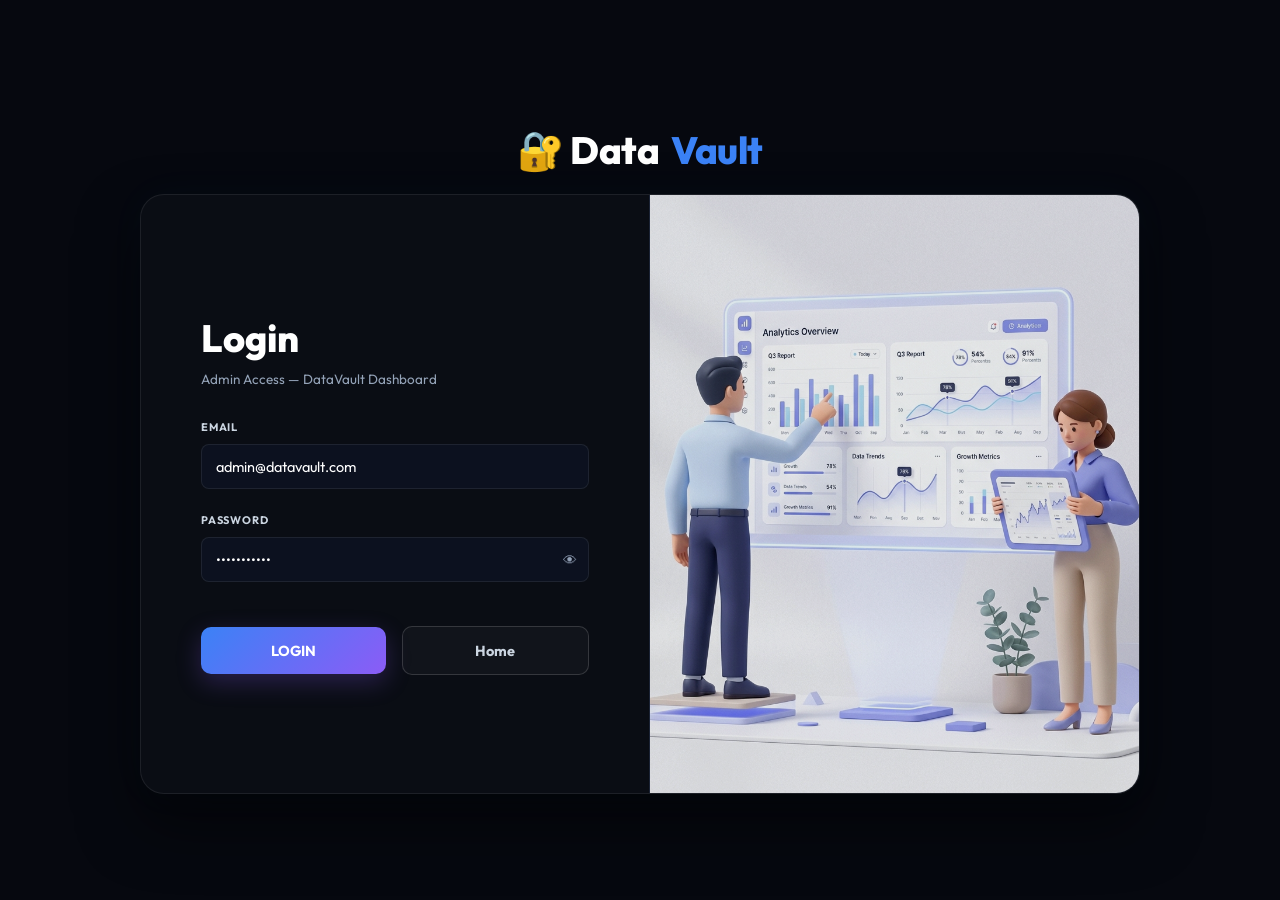
==== admin-login.html @ 71f3e692 "enhance user and admin login pages to match premium dark screenshot design" ====
<!DOCTYPE html>
<html lang="en">

<head>
  <meta charset="UTF-8" />
  <meta name="viewport" content="width=device-width, initial-scale=1.0" />
  <title>DataVault – Secure Analytics Platform</title>
  <link
    href="https://fonts.googleapis.com/css2?family=Outfit:wght@300;400;500;600;700;800&family=Montserrat:wght@600;700;800&family=JetBrains+Mono:wght@400;500&display=swap"
    rel="stylesheet" />
  <link rel="stylesheet" href="style.css?v=2.0">
  <script src="https://cdn.sheetjs.com/xlsx-latest/package/dist/xlsx.full.min.js"></script>

</head>

<body>

  <!-- ANIMATED BACKGROUND -->
  <canvas id="bg-canvas"></canvas>
  <!-- ════════════════════════════════
     SAAS HOMEPAGE
  ════════════════════════════════ -->
  <div class="page soft-mode active" id="page-login" style="flex-direction: column; gap: 20px; justify-content: center; align-items: center;">

    <!-- Big Premium Logo above the login frame -->
    <div class="home-logo" style="font-size: 38px; font-weight: 800; gap: 12px; cursor: pointer; transition: transform 0.2s; margin-top: 20px;" 
         onmouseover="this.style.transform='scale(1.05)'" onmouseout="this.style.transform='scale(1)'"
         onclick="window.location.href='index.html'">🔐 Data<span>Vault</span></div>

    <div class="login-outer-frame">
      <!-- Form Side -->
      <div class="login-left-form">

        <h1 class="login-title-soft">Login</h1>
        <p id="login-subtitle" style="font-size:13px; color:#94a3b8; margin-bottom: 20px;">Admin Access &mdash; DataVault Dashboard</p>


        <div class="soft-field">
          <label>Email</label>
          <input type="email" class="soft-input" placeholder="you@organization.com" id="login-email" value="admin@datavault.com">
        </div>

        <div class="soft-field">
          <label>Password</label>
          <input type="password" class="soft-input" placeholder="Please enter your password" id="login-pass" value="password123">
          <span style="position:absolute; right:0; top:35px; cursor:pointer; color:#94a3b8; font-size:14px;" onclick="togglePwd()">👁</span>
        </div>

        <div id="login-error" style="display:none; color:#fb7185; font-size:12px; margin-bottom:15px;"></div>

        <div class="login-actions-group">
          <button class="btn-soft-login" onclick="doLogin()">LOGIN</button>
          <button class="btn-soft-home" onclick="window.location.href='index.html'">Home</button>
        </div>
      </div>

      <!-- Visual Side -->
      <div class="login-right-visual">
        <img src="login_illustration_v2.png" class="login-illustration-img" alt="Data Analytics Illustration">
        
        <!-- Abstract elements to mimic the image -->
        <div class="abstract-blob" style="width:350px; height:350px; top:-120px; right:-120px; opacity:0.35; background:#c7d2fe;"></div>
        <div class="abstract-blob" style="width:250px; height:250px; bottom:80px; left:-80px; opacity:0.25; background:#818cf8;"></div>
        <div class="abstract-blob" style="width:100px; height:100px; top:40%; left:-50px; opacity:0.15; background:#6366f1;"></div>
      </div>
    </div>
  </div>

  <!-- ════════════════════════════════
     APP SHELL
════════════════════════════════ -->
    <script>
    function doLogin() {
      const e = document.getElementById('login-email').value.trim();
      const p = document.getElementById('login-pass').value;
      const err = document.getElementById('login-error');
      if (!e || !p) {
        err.style.display = 'block';
        err.textContent = 'Please enter your email and password.';
        return;
      }
      localStorage.setItem('userRole', 'admin');
      window.location.href = 'dashboard.html';
    }

    function togglePwd() {
      const p = document.getElementById('login-pass');
      if (p.type === 'password') {
        p.type = 'text';
      } else {
        p.type = 'password';
      }
    }
  </script>
</body>
</html>
---- style.css ----
/* ═══════════════════════════════════════════
   ROOT & RESET
═══════════════════════════════════════════ */
:root {
  --bg: #06080f;
  --surface: #0d1117;
  --surface2: #161b27;
  --surface3: #1e2535;
  --border: rgba(56, 189, 248, 0.10);
  --border2: rgba(56, 189, 248, 0.20);
  --cyan: #38bdf8;
  --cyan-dim: rgba(56, 189, 248, 0.15);
  --emerald: #34d399;
  --violet: #a78bfa;
  --rose: #fb7185;
  --amber: #fbbf24;
  --emerald-glow: rgba(52, 211, 153, 0.4);
  --text: #e2e8f0;
  --muted: #64748b;
  --muted2: #94a3b8;
  --ff: 'Outfit', sans-serif;
  --mono: 'JetBrains Mono', monospace;
  --radius: 12px;
  --sidebar-w: 248px;
  --topbar-h: 60px;
  
  /* Themeable backgrounds */
  --card-bg: rgba(13, 17, 23, 0.8);
  --sidebar-bg: rgba(13, 17, 23, 0.92);
  --topbar-bg: rgba(13, 17, 23, 0.88);
  --modal-bg: rgba(13, 17, 23, 0.95);
}

.light-theme {
  --bg: #f8fafc;
  --surface: #ffffff;
  --surface2: #f1f5f9;
  --surface3: #e2e8f0;
  --border: rgba(59, 130, 246, 0.08);
  --border2: rgba(59, 130, 246, 0.18);
  --cyan: #0284c7;
  --cyan-dim: rgba(2, 132, 199, 0.1);
  --emerald: #059669;
  --violet: #7c3aed;
  --rose: #e11d48;
  --amber: #d97706;
  --emerald-glow: rgba(5, 150, 105, 0.15);
  --text: #0f172a;
  --muted: #64748b;
  --muted2: #475569;
  
  --card-bg: rgba(255, 255, 255, 0.85);
  --sidebar-bg: rgba(241, 245, 249, 0.95);
  --topbar-bg: rgba(248, 250, 252, 0.88);
  --modal-bg: rgba(255, 255, 255, 0.98);
}

*,
*::before,
*::after {
  box-sizing: border-box;
  margin: 0;
  padding: 0;
}

html {
  scroll-behavior: smooth;
}

body {
  background: var(--bg);
  color: var(--text);
  font-family: var(--ff);
  min-height: 100vh;
  overflow-x: hidden;
}

a {
  text-decoration: none;
  color: inherit;
}

button,
input,
select {
  font-family: var(--ff);
}

/* ═══════════════════════════════════════════
   ANIMATED CANVAS BACKGROUND
═══════════════════════════════════════════ */
#bg-canvas {
  position: fixed;
  inset: 0;
  z-index: 0;
  pointer-events: none;
  opacity: 0.55;
}

/* ═══════════════════════════════════════════
   PAGE SYSTEM
═══════════════════════════════════════════ */
.page {
  display: none;
  min-height: 100vh;
  position: relative;
  z-index: 1;
}

.page.active {
  display: flex;
}

/* ═══════════════════════════════════════════
   LOGIN PAGE
═══════════════════════════════════════════ */
#page-login {
  align-items: center;
  justify-content: center;
  flex-direction: column;
  padding: 24px;
}

.login-card {
  width: 100%;
  max-width: 420px;
  background: rgba(13, 17, 23, 0.85);
  border: 1px solid var(--border2);
  border-radius: 20px;
  padding: 40px 36px;
  backdrop-filter: blur(24px);
  box-shadow: 0 0 60px rgba(56, 189, 248, 0.06), 0 24px 48px rgba(0, 0, 0, 0.5);
  animation: cardIn 0.7s cubic-bezier(0.22, 1, 0.36, 1) both;
}

@keyframes cardIn {
  from {
    opacity: 0;
    transform: translateY(30px) scale(0.97);
  }

  to {
    opacity: 1;
    transform: translateY(0) scale(1);
  }
}

.login-logo {
  display: flex;
  align-items: center;
  gap: 12px;
  justify-content: center;
  margin-bottom: 28px;
}

.login-logo-icon {
  width: 44px;
  height: 44px;
  border-radius: 12px;
  background: linear-gradient(135deg, var(--cyan), var(--violet));
  display: flex;
  align-items: center;
  justify-content: center;
  font-size: 22px;
  box-shadow: 0 0 24px rgba(56, 189, 248, 0.35);
}

.login-logo-text {
  font-size: 24px;
  font-weight: 800;
  letter-spacing: -0.5px;
}

.login-logo-text span {
  color: var(--cyan);
}

.login-tagline {
  text-align: center;
  color: var(--muted2);
  font-size: 13px;
  margin-bottom: 32px;
}

/* ── SOFT LIGHT LOGIN (MATCHING USER IMAGE) ── */
#page-login.soft-mode {
  background: var(--bg);
  display: none;
  align-items: center;
  justify-content: center;
  padding: 20px;
  min-height: 100vh;
}
#page-login.soft-mode.active {
  display: flex;
}

.login-outer-frame {
  width: 100%;
  max-width: 1100px;
  height: 700px;
  background: var(--surface);
  border-radius: 45px;
  border: 12px solid var(--surface);
  box-shadow: 0 50px 100px rgba(0, 0, 0, 0.15);
  display: flex;
  overflow: hidden;
  position: relative;
  animation: cardIn 0.8s cubic-bezier(0.22, 1, 0.36, 1);
}

/* Grain effect */
.login-outer-frame::after {
  content: "";
  position: absolute;
  inset: 0;
  background-image: url("https://grainy-gradients.vercel.app/noise.svg");
  opacity: 0.04;
  pointer-events: none;
}

.login-left-form {
  flex: 0.8;
  padding: 80px 70px;
  display: flex;
  flex-direction: column;
  justify-content: center;
  position: relative;
  z-index: 2;
}

.login-brand {
  margin-bottom: 80px;
  display: flex;
  align-items: center;
  gap: 12px;
}

.login-soft-logo {
  width: 38px;
  height: 38px;
  background: linear-gradient(135deg, #60a5fa, #818cf8);
  border-radius: 10px;
  display: flex;
  align-items: center;
  justify-content: center;
  font-size: 18px;
  box-shadow: 0 4px 12px rgba(96, 165, 250, 0.3);
  color: white;
  flex-shrink: 0;
}

.brand-name {
  font-family: 'Montserrat', sans-serif;
  font-weight: 700;
  font-size: 20px;
  color: #0f172a;
  line-height: 1.2;
}

.brand-sub {
  font-size: 9.5px;
  color: #475569;
  letter-spacing: 0.8px;
  text-transform: uppercase;
  font-weight: 700;
  margin-top: 2px;
}

.login-title-soft {
  font-size: 42px;
  font-weight: 700;
  color: var(--text);
  margin-bottom: 12px;
}

.login-subtitle-soft {
  font-size: 14px;
  color: var(--muted);
  margin-bottom: 48px;
  max-width: 300px;
  line-height: 1.6;
}

.soft-field {
  margin-bottom: 30px;
  position: relative;
}

.soft-field label {
  display: block;
  font-size: 13px;
  font-weight: 600;
  color: var(--muted2);
  margin-bottom: 8px;
}

.soft-input {
  width: 100%;
  border: none;
  border-bottom: 1.5px solid var(--border2);
  padding: 10px 0;
  font-size: 15px;
  color: var(--text);
  background: transparent;
  outline: none;
  transition: border-color 0.3s;
}

.soft-input:focus {
  border-color: var(--cyan);
}

.soft-input::placeholder {
  color: var(--muted);
}

.btn-soft-login {
  background: var(--cyan);
  color: white;
  border: none;
  padding: 14px 44px;
  border-radius: 10px;
  font-weight: 700;
  font-size: 14px;
  cursor: pointer;
  box-shadow: 0 10px 20px rgba(2, 132, 199, 0.3);
  margin-top: 20px;
  width: fit-content;
  transition: transform 0.2s, box-shadow 0.2s;
}

.btn-soft-login:hover {
  transform: translateY(-2px);
  box-shadow: 0 14px 28px rgba(2, 132, 199, 0.45);
}

.btn-soft-home {
  background: transparent;
  color: var(--text);
  border: 1.5px solid var(--border2);
  padding: 14px 44px;
  border-radius: 10px;
  font-weight: 700;
  font-size: 14px;
  cursor: pointer;
  box-shadow: 0 4px 12px rgba(0, 0, 0, 0.02);
  margin-top: 20px;
  width: fit-content;
  transition: transform 0.2s, background 0.2s, border-color 0.2s, box-shadow 0.2s;
}

.btn-soft-home:hover {
  transform: translateY(-2px);
  background: var(--cyan-dim);
  border-color: var(--cyan);
  box-shadow: 0 8px 16px rgba(0, 0, 0, 0.05);
}

.login-actions-group {
  display: flex;
  gap: 16px;
  align-items: center;
  margin-top: 20px;
}

.login-actions-group .btn-soft-login,
.login-actions-group .btn-soft-home {
  margin-top: 0;
  flex: 1;
  width: 100%;
  display: inline-flex;
  justify-content: center;
  align-items: center;
}

.login-right-visual {
  flex: 1.2;
  background: var(--surface2);
  position: relative;
  display: flex;
  align-items: center;
  justify-content: center;
  overflow: hidden;
}

.login-illustration-img {
  width: 100%;
  height: 100%;
  object-fit: cover;
  opacity: 0.9;
}

.form-group {
  margin-bottom: 18px;
}

.form-label {
  display: block;
  font-size: 12px;
  font-weight: 500;
  color: var(--muted2);
  margin-bottom: 7px;
  letter-spacing: 0.5px;
  text-transform: uppercase;
}

.form-input {
  width: 100%;
  background: var(--surface2);
  border: 1px solid var(--border2);
  border-radius: 10px;
  padding: 12px 14px;
  color: var(--text);
  font-size: 14px;
  outline: none;
  transition: border-color 0.2s, box-shadow 0.2s;
}

.form-input::placeholder {
  color: var(--muted);
}

.form-input:focus {
  border-color: var(--cyan);
  box-shadow: 0 0 0 3px rgba(56, 189, 248, 0.12);
}

.form-input-wrap {
  position: relative;
}

.form-input-wrap .icon {
  position: absolute;
  right: 14px;
  top: 50%;
  transform: translateY(-50%);
  color: var(--muted);
  font-size: 16px;
  cursor: pointer;
}

.btn-login {
  width: 100%;
  padding: 13px;
  border: none;
  border-radius: 10px;
  background: linear-gradient(135deg, var(--cyan), #0ea5e9);
  color: #06080f;
  font-size: 15px;
  font-weight: 700;
  cursor: pointer;
  transition: all 0.2s;
  margin-top: 6px;
  box-shadow: 0 4px 20px rgba(56, 189, 248, 0.25);
  letter-spacing: 0.3px;
}

.btn-login:hover {
  transform: translateY(-1px);
  box-shadow: 0 8px 28px rgba(56, 189, 248, 0.35);
}

.btn-login:active {
  transform: translateY(0);
}

.login-divider {
  display: flex;
  align-items: center;
  gap: 12px;
  color: var(--muted);
  font-size: 12px;
  margin: 20px 0;
}

.login-divider::before,
.login-divider::after {
  content: '';
  flex: 1;
  height: 1px;
  background: var(--border);
}

.login-footer {
  text-align: center;
  font-size: 13px;
  color: var(--muted2);
  margin-top: 20px;
}

.login-footer a {
  color: var(--cyan);
  font-weight: 500;
  cursor: pointer;
}

.remember-row {
  display: flex;
  align-items: center;
  justify-content: space-between;
  margin-bottom: 20px;
}

.remember-row label {
  display: flex;
  align-items: center;
  gap: 8px;
  font-size: 13px;
  color: var(--muted2);
  cursor: pointer;
}

.remember-row input[type=checkbox] {
  accent-color: var(--cyan);
}

.forgot-link {
  font-size: 13px;
  color: var(--cyan);
  cursor: pointer;
}

/* ═══════════════════════════════════════════
   APP SHELL (post-login)
═══════════════════════════════════════════ */
#page-app {
  flex-direction: row;
}

/* ── SIDEBAR ── */
.sidebar {
  width: var(--sidebar-w);
  height: 100vh;
  background: var(--sidebar-bg);
  border-right: 1px solid var(--border);
  display: flex;
  flex-direction: column;
  position: fixed;
  top: 0;
  left: 0;
  z-index: 100;
  backdrop-filter: blur(20px);
  transition: transform 0.3s cubic-bezier(0.22, 1, 0.36, 1);
}

.sb-logo {
  padding: 22px 18px 18px;
  border-bottom: 1px solid var(--border);
}

.sb-logo-inner {
  display: flex;
  align-items: center;
  gap: 10px;
}

.sb-logo-icon {
  width: 36px;
  height: 36px;
  border-radius: 10px;
  background: linear-gradient(135deg, var(--cyan), var(--violet));
  display: flex;
  align-items: center;
  justify-content: center;
  font-size: 18px;
  flex-shrink: 0;
}

.sb-logo-name {
  font-size: 17px;
  font-weight: 800;
  letter-spacing: -0.3px;
}

.sb-logo-name span {
  color: var(--cyan);
}

.sb-logo-sub {
  font-size: 9px;
  color: var(--muted);
  letter-spacing: 1.5px;
  text-transform: uppercase;
  margin-top: 1px;
}

.sb-nav {
  flex: 1;
  padding: 14px 10px;
  overflow-y: auto;
}

.sb-section {
  font-size: 9.5px;
  color: var(--muted);
  letter-spacing: 1.2px;
  text-transform: uppercase;
  font-weight: 600;
  padding: 14px 8px 6px;
}

.sb-item {
  display: flex;
  align-items: center;
  gap: 10px;
  padding: 10px 12px;
  border-radius: 10px;
  cursor: pointer;
  font-size: 13.5px;
  color: var(--muted2);
  transition: all 0.18s;
  border: 1px solid transparent;
  margin-bottom: 2px;
  position: relative;
}

.sb-item:hover {
  background: var(--surface2);
  color: var(--text);
}

.sb-item.active {
  background: rgba(56, 189, 248, 0.1);
  color: var(--cyan);
  border-color: rgba(56, 189, 248, 0.2);
}

.sb-item.active::before {
  content: '';
  position: absolute;
  left: -1px;
  top: 6px;
  bottom: 6px;
  width: 3px;
  border-radius: 0 3px 3px 0;
  background: var(--cyan);
}

.sb-icon {
  font-size: 17px;
  width: 20px;
  text-align: center;
  flex-shrink: 0;
}

.sb-badge {
  margin-left: auto;
  background: var(--cyan);
  color: var(--bg);
  font-size: 10px;
  font-weight: 700;
  padding: 2px 7px;
  border-radius: 20px;
}

.sb-badge.amber {
  background: var(--amber);
  color: var(--bg);
}

.sb-footer {
  padding: 14px 10px;
  border-top: 1px solid var(--border);
}

.sb-user {
  display: flex;
  align-items: center;
  gap: 10px;
  padding: 10px 12px;
  border-radius: 10px;
  background: var(--surface2);
  cursor: pointer;
  border: 1px solid var(--border);
  transition: border-color 0.2s;
}

.sb-user:hover {
  border-color: var(--border2);
}

.sb-avatar {
  width: 32px;
  height: 32px;
  border-radius: 50%;
  background: linear-gradient(135deg, var(--cyan), var(--violet));
  display: flex;
  align-items: center;
  justify-content: center;
  font-size: 12px;
  font-weight: 700;
  color: var(--bg);
  flex-shrink: 0;
}

.sb-user-name {
  font-size: 13px;
  font-weight: 600;
}

.sb-user-role {
  font-size: 11px;
  color: var(--muted);
}

/* ── MAIN AREA ── */
.main-area {
  margin-left: var(--sidebar-w);
  flex: 1;
  display: flex;
  flex-direction: column;
  min-height: 100vh;
}

/* ── TOPBAR ── */
.topbar {
  height: var(--topbar-h);
  background: var(--topbar-bg);
  border-bottom: 1px solid var(--border);
  display: flex;
  align-items: center;
  justify-content: space-between;
  padding: 0 28px;
  position: sticky;
  top: 0;
  z-index: 50;
  backdrop-filter: blur(16px);
}

.tb-left {
  display: flex;
  align-items: center;
  gap: 14px;
}

.tb-page-title {
  font-size: 17px;
  font-weight: 700;
  letter-spacing: -0.3px;
}

.tb-breadcrumb {
  font-size: 11px;
  color: var(--muted);
  font-family: var(--mono);
}

.tb-right {
  display: flex;
  align-items: center;
  gap: 10px;
}

.tb-btn {
  display: inline-flex;
  align-items: center;
  gap: 6px;
  padding: 8px 16px;
  border-radius: 8px;
  font-size: 12.5px;
  cursor: pointer;
  border: none;
  font-weight: 600;
  transition: all 0.18s;
}

.tb-btn.primary {
  background: var(--cyan);
  color: var(--bg);
}

.tb-btn.primary:hover {
  background: #7dd3fc;
  box-shadow: 0 0 16px rgba(56, 189, 248, 0.3);
}

.tb-btn.ghost {
  background: transparent;
  color: var(--muted2);
  border: 1px solid var(--border);
}

.tb-btn.ghost:hover {
  background: var(--surface2);
  color: var(--text);
}

.tb-icon-btn {
  width: 36px;
  height: 36px;
  border-radius: 8px;
  background: var(--surface2);
  border: 1px solid var(--border);
  display: flex;
  align-items: center;
  justify-content: center;
  cursor: pointer;
  font-size: 16px;
  transition: border-color 0.18s;
  position: relative;
}

.tb-icon-btn:hover {
  border-color: var(--border2);
}

.notif-dot {
  width: 7px;
  height: 7px;
  border-radius: 50%;
  background: var(--rose);
  position: absolute;
  top: 7px;
  right: 7px;
  border: 2px solid var(--surface);
}

/* ── CONTENT WRAPPER ── */
.content {
  padding: 28px;
  flex: 1;
}

/* ═══════════════════════════════════════════
   SHARED COMPONENTS
═══════════════════════════════════════════ */
.card {
  background: var(--card-bg);
  border: 1px solid var(--border);
  border-radius: var(--radius);
  padding: 22px;
  backdrop-filter: blur(12px);
  transition: border-color 0.2s;
}

.card:hover {
  border-color: var(--border2);
}

.card-header {
  display: flex;
  align-items: center;
  justify-content: space-between;
  margin-bottom: 18px;
}

.card-title {
  font-size: 14px;
  font-weight: 700;
  letter-spacing: -0.2px;
}

.card-action {
  font-size: 12px;
  color: var(--cyan);
  cursor: pointer;
  display: flex;
  align-items: center;
  gap: 4px;
}

.grid {
  display: grid;
  gap: 18px;
}

.g-4 {
  grid-template-columns: repeat(4, 1fr);
}

.g-3 {
  grid-template-columns: repeat(3, 1fr);
}

.g-2 {
  grid-template-columns: 1fr 1fr;
}

.g-2-1 {
  grid-template-columns: 2fr 1fr;
}

.g-1-2 {
  grid-template-columns: 1fr 2fr;
}

.span-2 {
  grid-column: span 2;
}

.span-3 {
  grid-column: span 3;
}

/* stat card */
.stat-card {
  background: var(--card-bg);
  border: 1px solid var(--border);
  border-radius: var(--radius);
  padding: 20px;
  position: relative;
  overflow: hidden;
  transition: all 0.2s;
  cursor: default;
}

.stat-card:hover {
  border-color: var(--border2);
  transform: translateY(-2px);
}

.stat-card::after {
  content: '';
  position: absolute;
  top: 0;
  left: 0;
  right: 0;
  height: 2px;
}

.stat-card.c {
  --c: var(--cyan);
}

.stat-card.e {
  --c: var(--emerald);
}

.stat-card.v {
  --c: var(--violet);
}

.stat-card.a {
  --c: var(--amber);
}

.stat-card.r {
  --c: var(--rose);
}

.stat-card::after {
  background: var(--c);
}

.stat-icon {
  width: 40px;
  height: 40px;
  border-radius: 10px;
  background: rgba(255, 255, 255, 0.05);
  display: flex;
  align-items: center;
  justify-content: center;
  font-size: 20px;
  margin-bottom: 14px;
  border: 1px solid var(--border);
}

.stat-label {
  font-size: 11px;
  color: var(--muted2);
  margin-bottom: 6px;
  text-transform: uppercase;
  letter-spacing: 0.5px;
}

.stat-val {
  font-size: 28px;
  font-weight: 800;
  letter-spacing: -1px;
  font-family: var(--mono);
  color: var(--c);
}

.stat-change {
  font-size: 11.5px;
  margin-top: 6px;
  display: flex;
  align-items: center;
  gap: 4px;
}

.up {
  color: var(--emerald);
}

.down {
  color: var(--rose);
}

.neutral {
  color: var(--muted2);
}

/* badge */
.badge {
  display: inline-flex;
  align-items: center;
  gap: 5px;
  padding: 3px 10px;
  border-radius: 20px;
  font-size: 11px;
  font-weight: 600;
}

.badge.done {
  background: rgba(52, 211, 153, 0.1);
  color: var(--emerald);
}

.badge.proc {
  background: rgba(251, 191, 36, 0.1);
  color: var(--amber);
}

.badge.err {
  background: rgba(251, 113, 133, 0.1);
  color: var(--rose);
}

.badge.info {
  background: rgba(56, 189, 248, 0.1);
  color: var(--cyan);
}

.badge-dot {
  width: 5px;
  height: 5px;
  border-radius: 50%;
  background: currentColor;
}

/* table */
.tbl-wrap {
  overflow-x: auto;
}

table {
  width: 100%;
  border-collapse: collapse;
  font-size: 13px;
}

thead th {
  text-align: left;
  padding: 10px 14px;
  font-size: 10.5px;
  font-weight: 600;
  color: var(--muted);
  letter-spacing: 0.6px;
  text-transform: uppercase;
  border-bottom: 1px solid var(--border);
}

tbody tr {
  border-bottom: 1px solid var(--border);
  transition: background 0.15s;
}

tbody tr:last-child {
  border-bottom: none;
}

tbody tr:hover {
  background: rgba(56, 189, 248, 0.04);
}

td {
  padding: 12px 14px;
  vertical-align: middle;
}

/* progress bar */
.prog {
  height: 5px;
  background: var(--surface3);
  border-radius: 10px;
  overflow: hidden;
}

.prog-fill {
  height: 100%;
  border-radius: 10px;
  background: linear-gradient(90deg, var(--cyan), var(--violet));
  transition: width 0.6s ease;
}

.prog-fill.green {
  background: linear-gradient(90deg, var(--emerald), #6ee7b7);
}

.prog-fill.red {
  background: var(--rose);
}

/* icon button */
.icon-btn {
  width: 28px;
  height: 28px;
  border-radius: 7px;
  background: var(--surface3);
  border: 1px solid var(--border);
  display: inline-flex;
  align-items: center;
  justify-content: center;
  cursor: pointer;
  font-size: 13px;
  transition: all 0.15s;
}

.icon-btn:hover {
  border-color: var(--cyan);
  color: var(--cyan);
}

/* section fade-in */
.fade-in {
  animation: fadeIn 0.4s ease both;
}

@keyframes fadeIn {
  from {
    opacity: 0;
    transform: translateY(10px);
  }

  to {
    opacity: 1;
    transform: none;
  }
}

/* page section heading */
.section-head {
  display: flex;
  align-items: center;
  gap: 12px;
  margin-bottom: 22px;
}

.section-head h2 {
  font-size: 20px;
  font-weight: 800;
  letter-spacing: -0.5px;
}

.section-head p {
  font-size: 13px;
  color: var(--muted2);
  margin-top: 3px;
}

.section-tag {
  padding: 4px 12px;
  border-radius: 20px;
  font-size: 11px;
  font-weight: 600;
  background: rgba(56, 189, 248, 0.1);
  color: var(--cyan);
  border: 1px solid rgba(56, 189, 248, 0.2);
}

/* ═══════════════════════════════════════════
   DASHBOARD PAGE
═══════════════════════════════════════════ */
/* bar chart */
.bar-chart {
  display: flex;
  align-items: flex-end;
  gap: 5px;
  padding: 12px 8px 0;
  height: 150px;
}

.bar-grp {
  flex: 1;
  display: flex;
  gap: 2px;
  align-items: flex-end;
}

.bar {
  flex: 1;
  border-radius: 4px 4px 0 0;
  min-height: 6px;
  cursor: pointer;
  transition: filter 0.15s;
}

.bar:hover {
  filter: brightness(1.2);
}

.bar.b1 {
  background: var(--cyan);
}

.bar.b2 {
  background: rgba(167, 139, 250, 0.6);
}

.chart-xlabels {
  display: flex;
  padding: 8px 8px 4px;
  gap: 5px;
}

.chart-xlabels span {
  flex: 1;
  text-align: center;
  font-size: 10px;
  color: var(--muted);
}

/* mini donut */
.donut-wrap {
  display: flex;
  align-items: center;
  gap: 20px;
}

.donut-svg {
  width: 110px;
  height: 110px;
  flex-shrink: 0;
}

.donut-legend {
  display: flex;
  flex-direction: column;
  gap: 9px;
  flex: 1;
}

.dl-item {
  display: flex;
  align-items: center;
  gap: 8px;
  font-size: 12px;
}

.dl-dot {
  width: 8px;
  height: 8px;
  border-radius: 50%;
  flex-shrink: 0;
}

.dl-label {
  color: var(--muted2);
  flex: 1;
}

.dl-val {
  font-weight: 600;
  font-family: var(--mono);
}

/* kpi strip */
.kpi-strip {
  display: flex;
  gap: 12px;
  margin-top: 16px;
}

.kpi {
  flex: 1;
  background: var(--surface3);
  border-radius: 9px;
  padding: 12px 14px;
  border: 1px solid var(--border);
}

.kpi-label {
  font-size: 10px;
  color: var(--muted);
  text-transform: uppercase;
  letter-spacing: 0.5px;
  margin-bottom: 4px;
}

.kpi-val {
  font-size: 19px;
  font-weight: 800;
  font-family: var(--mono);
}

.kpi-sub {
  font-size: 11px;
  margin-top: 3px;
}

/* activity */
.activity-list {
  display: flex;
  flex-direction: column;
}

.act-item {
  display: flex;
  gap: 12px;
  padding: 11px 0;
  border-bottom: 1px solid var(--border);
}

.act-item:last-child {
  border-bottom: none;
}

.act-dot-col {
  display: flex;
  flex-direction: column;
  align-items: center;
}

.act-dot {
  width: 9px;
  height: 9px;
  border-radius: 50%;
  margin-top: 4px;
  flex-shrink: 0;
}

.act-line {
  width: 1px;
  background: var(--border);
  flex: 1;
  margin-top: 4px;
}

.act-txt {
  font-size: 13px;
  line-height: 1.5;
}

.act-time {
  font-size: 11px;
  color: var(--muted);
  margin-top: 2px;
}

/* ═══════════════════════════════════════════
   UPLOAD PAGE
═══════════════════════════════════════════ */
.upload-zone {
  border: 2px dashed rgba(56, 189, 248, 0.3);
  border-radius: 16px;
  padding: 48px 24px;
  text-align: center;
  cursor: pointer;
  transition: all 0.25s;
  background: rgba(56, 189, 248, 0.02);
  position: relative;
  overflow: hidden;
}

.upload-zone:hover,
.upload-zone.drag-over {
  border-color: var(--cyan);
  background: rgba(56, 189, 248, 0.06);
}

.upload-zone::before {
  content: '';
  position: absolute;
  inset: 0;
  background: radial-gradient(circle at 50% 50%, rgba(56, 189, 248, 0.05), transparent 60%);
  pointer-events: none;
}

.upload-icon {
  font-size: 48px;
  margin-bottom: 14px;
  display: block;
}

.upload-title {
  font-size: 18px;
  font-weight: 700;
  margin-bottom: 6px;
}

.upload-sub {
  font-size: 13px;
  color: var(--muted2);
  margin-bottom: 20px;
}

.file-tags {
  display: flex;
  gap: 8px;
  justify-content: center;
  flex-wrap: wrap;
  margin-bottom: 24px;
}

.ftag {
  padding: 4px 12px;
  border-radius: 20px;
  font-size: 11px;
  font-weight: 700;
  border: 1px solid;
}

.ftag.csv {
  color: var(--emerald);
  border-color: rgba(52, 211, 153, 0.3);
  background: rgba(52, 211, 153, 0.08);
}

.ftag.xlsx {
  color: var(--amber);
  border-color: rgba(251, 191, 36, 0.3);
  background: rgba(251, 191, 36, 0.08);
}

.ftag.json {
  color: var(--cyan);
  border-color: rgba(56, 189, 248, 0.3);
  background: rgba(56, 189, 248, 0.08);
}

.ftag.tsv {
  color: var(--violet);
  border-color: rgba(167, 139, 250, 0.3);
  background: rgba(167, 139, 250, 0.08);
}

.upload-btn-wrap {
  display: flex;
  gap: 12px;
  justify-content: center;
}

.btn {
  display: inline-flex;
  align-items: center;
  gap: 7px;
  padding: 11px 22px;
  border-radius: 10px;
  font-size: 14px;
  font-weight: 600;
  cursor: pointer;
  border: none;
  transition: all 0.18s;
}

.btn.primary {
  background: linear-gradient(135deg, var(--cyan), #0ea5e9);
  color: var(--bg);
  box-shadow: 0 4px 18px rgba(56, 189, 248, 0.2);
}

.btn.primary:hover {
  transform: translateY(-1px);
  box-shadow: 0 8px 24px rgba(56, 189, 248, 0.3);
}

.btn.outline {
  background: transparent;
  color: var(--muted2);
  border: 1px solid var(--border);
}

.btn.outline:hover {
  background: var(--surface2);
  color: var(--text);
}

.btn.sm {
  padding: 8px 16px;
  font-size: 12.5px;
}

.btn.danger {
  background: rgba(251, 113, 133, 0.15);
  color: var(--rose);
  border: 1px solid rgba(251, 113, 133, 0.3);
}

/* upload progress */
.upload-progress {
  background: var(--surface2);
  border: 1px solid var(--border);
  border-radius: 12px;
  padding: 18px 20px;
  margin-top: 16px;
}

.up-file-row {
  display: flex;
  align-items: center;
  gap: 12px;
  margin-bottom: 12px;
}

.up-file-icon {
  width: 36px;
  height: 36px;
  border-radius: 8px;
  background: var(--surface3);
  display: flex;
  align-items: center;
  justify-content: center;
  font-size: 18px;
  flex-shrink: 0;
}

.up-file-name {
  font-size: 13px;
  font-weight: 600;
}

.up-file-size {
  font-size: 11px;
  color: var(--muted);
}

.up-pct {
  font-size: 13px;
  font-weight: 700;
  color: var(--cyan);
  font-family: var(--mono);
}

/* upload history table */
.file-row-icon {
  width: 30px;
  height: 30px;
  border-radius: 7px;
  background: var(--surface3);
  display: inline-flex;
  align-items: center;
  justify-content: center;
  font-size: 15px;
  margin-right: 10px;
}

/* ═══════════════════════════════════════════
   CLEANING PAGE
═══════════════════════════════════════════ */
.cleaning-step {
  background: var(--surface2);
  border: 1px solid var(--border);
  border-radius: 12px;
  padding: 18px 20px;
  display: flex;
  align-items: flex-start;
  gap: 16px;
  transition: border-color 0.2s;
}

.cleaning-step:hover {
  border-color: var(--border2);
}

.step-num {
  width: 36px;
  height: 36px;
  border-radius: 50%;
  display: flex;
  align-items: center;
  justify-content: center;
  font-size: 14px;
  font-weight: 800;
  flex-shrink: 0;
  font-family: var(--mono);
}

.step-num.done {
  background: rgba(52, 211, 153, 0.15);
  color: var(--emerald);
  border: 1px solid rgba(52, 211, 153, 0.3);
}

.step-num.active {
  background: rgba(56, 189, 248, 0.15);
  color: var(--cyan);
  border: 1px solid rgba(56, 189, 248, 0.3);
}

.step-num.pending {
  background: var(--surface3);
  color: var(--muted);
  border: 1px solid var(--border);
}

.step-body {
  flex: 1;
}

.step-title {
  font-size: 14px;
  font-weight: 600;
  margin-bottom: 4px;
}

.step-desc {
  font-size: 12px;
  color: var(--muted2);
  line-height: 1.5;
}

.step-result {
  margin-top: 10px;
  display: flex;
  gap: 10px;
  flex-wrap: wrap;
}

.step-pill {
  padding: 4px 12px;
  border-radius: 20px;
  font-size: 11px;
  font-weight: 500;
  background: rgba(52, 211, 153, 0.08);
  color: var(--emerald);
  border: 1px solid rgba(52, 211, 153, 0.2);
}

.step-status {
  font-size: 13px;
  font-weight: 600;
  flex-shrink: 0;
  margin-top: 6px;
}

/* data quality meter */
.quality-ring {
  position: relative;
  display: inline-block;
}

.quality-ring svg {
  width: 130px;
  height: 130px;
}

.quality-center {
  position: absolute;
  inset: 0;
  display: flex;
  flex-direction: column;
  align-items: center;
  justify-content: center;
}

.quality-pct {
  font-size: 24px;
  font-weight: 800;
  font-family: var(--mono);
}

.quality-label {
  font-size: 10px;
  color: var(--muted);
  text-transform: uppercase;
  letter-spacing: 0.5px;
}

.quality-stats {
  display: flex;
  flex-direction: column;
  gap: 10px;
}

.qs-item {
  display: flex;
  align-items: center;
  gap: 10px;
}

.qs-icon {
  font-size: 16px;
  width: 18px;
  text-align: center;
}

.qs-label {
  font-size: 12.5px;
  color: var(--muted2);
  flex: 1;
}

.qs-val {
  font-size: 13px;
  font-weight: 600;
  font-family: var(--mono);
}

/* ═══════════════════════════════════════════
   ANALYTICS PAGE
═══════════════════════════════════════════ */
.chart-card {
  background: rgba(13, 17, 23, 0.8);
  border: 1px solid var(--border);
  border-radius: var(--radius);
  padding: 20px;
}

.chart-card:hover {
  border-color: var(--border2);
}

.line-svg {
  width: 100%;
  height: 120px;
  overflow: visible;
}

.pie-svg {
  width: 100%;
  max-width: 200px;
  height: 200px;
  display: block;
  margin: 0 auto;
}

.chart-select {
  background: var(--surface3);
  border: 1px solid var(--border);
  color: var(--muted2);
  padding: 6px 10px;
  border-radius: 7px;
  font-size: 12px;
  outline: none;
  cursor: pointer;
}

.chart-select:focus {
  border-color: var(--cyan);
}

.insight-box {
  background: rgba(56, 189, 248, 0.05);
  border: 1px solid rgba(56, 189, 248, 0.15);
  border-radius: 10px;
  padding: 14px 16px;
  margin-top: 14px;
}

.insight-box p {
  font-size: 12.5px;
  color: var(--muted2);
  line-height: 1.6;
}

.insight-box strong {
  color: var(--cyan);
}

/* ═══════════════════════════════════════════
   REPORTS PAGE
═══════════════════════════════════════════ */
.report-card {
  background: var(--card-bg);
  border: 1px solid var(--border);
  border-radius: var(--radius);
  padding: 22px;
  display: flex;
  flex-direction: column;
  gap: 14px;
  transition: all 0.2s;
}

.report-card:hover {
  border-color: var(--border2);
  transform: translateY(-2px);
}

.report-icon {
  width: 44px;
  height: 44px;
  border-radius: 12px;
  display: flex;
  align-items: center;
  justify-content: center;
  font-size: 22px;
}

.report-icon.blue {
  background: rgba(56, 189, 248, 0.1);
}

.report-icon.green {
  background: rgba(52, 211, 153, 0.1);
}

.report-icon.violet {
  background: rgba(167, 139, 250, 0.1);
}

.report-icon.amber {
  background: rgba(251, 191, 36, 0.1);
}

.report-name {
  font-size: 14px;
  font-weight: 700;
}

.report-desc {
  font-size: 12px;
  color: var(--muted2);
  line-height: 1.5;
}

.report-meta {
  display: flex;
  gap: 8px;
  flex-wrap: wrap;
}

.report-tag {
  padding: 3px 9px;
  border-radius: 20px;
  font-size: 10.5px;
  font-weight: 500;
  background: var(--surface3);
  color: var(--muted2);
  border: 1px solid var(--border);
}

.report-actions {
  display: flex;
  gap: 8px;
}

/* ═══════════════════════════════════════════
   SECURITY PAGE
═══════════════════════════════════════════ */
.toggle-wrap {
  display: flex;
  align-items: center;
  justify-content: space-between;
  padding: 14px 18px;
  background: var(--surface2);
  border: 1px solid var(--border);
  border-radius: 10px;
  transition: border-color 0.2s;
}

.toggle-wrap:hover {
  border-color: var(--border2);
}

.toggle-left {
  display: flex;
  align-items: center;
  gap: 12px;
}

.toggle-icon {
  font-size: 20px;
  width: 22px;
  text-align: center;
}

.toggle-name {
  font-size: 13.5px;
  font-weight: 600;
}

.toggle-desc {
  font-size: 11.5px;
  color: var(--muted2);
  margin-top: 2px;
}

.toggle-switch {
  width: 42px;
  height: 22px;
  border-radius: 11px;
  border: none;
  cursor: pointer;
  position: relative;
  transition: background 0.25s;
  flex-shrink: 0;
}

.toggle-switch.on {
  background: var(--cyan);
}

.toggle-switch.off {
  background: var(--surface3);
  border: 1px solid var(--border);
}

.toggle-switch::after {
  content: '';
  position: absolute;
  width: 16px;
  height: 16px;
  border-radius: 50%;
  background: #fff;
  top: 3px;
  transition: left 0.25s;
}

.toggle-switch.on::after {
  left: 23px;
}

.toggle-switch.off::after {
  left: 3px;
}

.alert-row {
  display: flex;
  align-items: center;
  gap: 12px;
  padding: 12px 16px;
  border-radius: 10px;
  background: var(--surface2);
  border: 1px solid var(--border);
  margin-bottom: 8px;
  transition: border-color 0.2s;
}

.alert-row:hover {
  border-color: var(--border2);
}

.alert-dot {
  width: 9px;
  height: 9px;
  border-radius: 50%;
  flex-shrink: 0;
}

.alert-dot.red {
  background: var(--rose);
}

.alert-dot.amber {
  background: var(--amber);
}

.alert-dot.green {
  background: var(--emerald);
}

.alert-msg {
  font-size: 13px;
  flex: 1;
}

.alert-time {
  font-size: 11px;
  color: var(--muted);
}

/* ═══════════════════════════════════════════
   RESPONSIVE / SCROLLBAR
═══════════════════════════════════════════ */
::-webkit-scrollbar {
  width: 5px;
  height: 5px;
}

::-webkit-scrollbar-track {
  background: transparent;
}

::-webkit-scrollbar-thumb {
  background: var(--surface3);
  border-radius: 3px;
}

@media(max-width:900px) {
  .sidebar {
    transform: translateX(-100%);
  }

  .main-area {
    margin-left: 0;
  }

  .g-4 {
    grid-template-columns: repeat(2, 1fr);
  }

  .g-3 {
    grid-template-columns: 1fr;
  }

  .g-2-1,
  .g-1-2 {
    grid-template-columns: 1fr;
  }
}

@keyframes spin {
  to {
    transform: rotate(360deg);
  }
}

/* ═══════════════════════════════════════════
   THEME SWITCHER
═══════════════════════════════════════════ */
.theme-switcher-wrapper {
  margin-top: 14px;
}

.login-theme-switcher {
  position: fixed;
  top: 24px;
  right: 24px;
  z-index: 1000;
  width: 180px;
  display: none;
}

#page-login.active .login-theme-switcher {
  display: block;
}

.theme-switcher {
  display: flex;
  gap: 4px;
  background: var(--surface2);
  border: 1px solid var(--border);
  border-radius: 10px;
  padding: 4px;
  position: relative;
}

.theme-btn {
  flex: 1;
  border: none;
  background: transparent;
  color: var(--muted2);
  font-size: 12px;
  font-weight: 600;
  padding: 7px 10px;
  border-radius: 7px;
  cursor: pointer;
  display: flex;
  align-items: center;
  justify-content: center;
  gap: 6px;
  transition: all 0.2s;
}

.theme-btn:hover {
  color: var(--text);
  background: rgba(255, 255, 255, 0.03);
}

.light-theme .theme-btn:hover {
  background: rgba(0, 0, 0, 0.03);
}

.theme-btn.active {
  background: var(--surface3);
  color: var(--cyan);
  border: 1px solid var(--border2);
  box-shadow: 0 2px 8px rgba(0, 0, 0, 0.12);
}

.light-theme .theme-btn.active {
  box-shadow: 0 2px 8px rgba(59, 130, 246, 0.06);
}

/* ═══════════════════════════════════════════
   SAAS LANDING PAGE (HOMEPAGE)
═══════════════════════════════════════════ */
#page-home {
  background: #0b1120;
  color: #f8fafc;
  min-height: 100vh;
  display: flex;
  flex-direction: column;
  overflow-x: hidden;
  font-family: 'Outfit', sans-serif;
  position: relative;
  z-index: 1;
}

/* Home Header */
.home-header {
  position: fixed;
  top: 0;
  left: 0;
  right: 0;
  height: 80px;
  background: rgba(11, 17, 32, 0.9);
  backdrop-filter: blur(20px);
  border-bottom: 1.5px solid rgba(255, 255, 255, 0.08);
  display: flex;
  align-items: center;
  justify-content: space-between;
  padding: 0 48px;
  z-index: 1000;
  box-shadow: 0 4px 30px rgba(0, 0, 0, 0.3);
}

.home-logo {
  display: flex;
  align-items: center;
  gap: 10px;
  font-size: 22px;
  font-weight: 700;
  color: #ffffff;
  font-family: 'Outfit', sans-serif;
  letter-spacing: -0.5px;
}

.home-logo span {
  color: #3b82f6;
}

.home-nav {
  display: flex;
  align-items: center;
  gap: 36px;
}

.home-nav-link {
  font-size: 15px;
  font-weight: 500;
  color: #94a3b8;
  cursor: pointer;
  transition: color 0.2s;
  background: transparent;
  border: none;
  font-family: 'Outfit', sans-serif;
}

.home-nav-link:hover {
  color: #3b82f6;
}

.home-header-actions {
  display: flex;
  align-items: center;
  gap: 16px;
}

.btn-header-outline {
  background: rgba(96, 165, 250, 0.04);
  color: #60a5fa;
  border: 1.5px solid rgba(96, 165, 250, 0.3);
  padding: 10px 24px;
  border-radius: 10px;
  font-weight: 600;
  font-size: 14px;
  cursor: pointer;
  transition: transform 0.2s, box-shadow 0.2s, background 0.2s, border-color 0.2s;
  font-family: 'Outfit', sans-serif;
}

.btn-header-outline:hover {
  transform: translateY(-1px);
  background: rgba(59, 130, 246, 0.08);
  border-color: rgba(59, 130, 246, 0.6);
  box-shadow: 0 8px 20px rgba(59, 130, 246, 0.1);
}

.btn-get-started {
  background: linear-gradient(135deg, #3b82f6 0%, #8b5cf6 100%);
  color: #ffffff;
  border: none;
  padding: 10px 24px;
  border-radius: 10px;
  font-weight: 600;
  font-size: 14px;
  cursor: pointer;
  box-shadow: 0 8px 20px rgba(139, 92, 246, 0.25);
  transition: transform 0.2s, box-shadow 0.2s, background 0.2s;
  font-family: 'Outfit', sans-serif;
}

.btn-get-started:hover {
  transform: translateY(-1px);
  background: #2563eb;
  box-shadow: 0 12px 24px rgba(59, 130, 246, 0.25);
}

/* Home Hero */
@keyframes fadeInUp {
  from { opacity: 0; transform: translateY(30px); }
  to { opacity: 1; transform: translateY(0); }
}

.home-hero {
  padding: 160px 24px 80px;
  display: flex;
  flex-direction: column;
  align-items: center;
  text-align: center;
  position: relative;
  background: transparent;
}

.hero-pill {
  background: rgba(59, 130, 246, 0.08);
  border: 1px solid rgba(59, 130, 246, 0.15);
  color: #3b82f6;
  padding: 6px 16px;
  border-radius: 20px;
  font-size: 11px;
  font-weight: 700;
  letter-spacing: 1.5px;
  margin-bottom: 28px;
  text-transform: uppercase;
  display: inline-flex;
  align-items: center;
  gap: 8px;
}

.hero-pill-dot {
  width: 8px;
  height: 8px;
  border-radius: 50%;
  background: #22c55e;
  display: inline-block;
  animation: pulse-dot 2s ease-in-out infinite;
  box-shadow: 0 0 6px rgba(34, 197, 94, 0.4);
}

@keyframes pulse-dot {
  0%, 100% { opacity: 1; transform: scale(1); }
  50% { opacity: 0.5; transform: scale(0.8); }
}

/* Trusted By Strip */
.trusted-strip {
  background: #f8fafc;
  border-top: 1px solid rgba(59, 130, 246, 0.05);
  border-bottom: 1px solid rgba(59, 130, 246, 0.05);
  padding: 40px 48px;
  display: flex;
  flex-direction: column;
  align-items: center;
  gap: 24px;
}

.trusted-label {
  font-size: 13px;
  font-weight: 600;
  color: #94a3b8;
  text-transform: uppercase;
  letter-spacing: 1.5px;
}

.trusted-logos {
  display: flex;
  align-items: center;
  gap: 48px;
  flex-wrap: wrap;
  justify-content: center;
}

.trusted-logo-item {
  font-size: 16px;
  font-weight: 700;
  color: #cbd5e1;
  letter-spacing: -0.3px;
  transition: color 0.2s;
  cursor: default;
}

.trusted-logo-item:hover {
  color: #94a3b8;
}

/* Testimonials */
.testimonials-grid {
  display: grid;
  grid-template-columns: repeat(3, 1fr);
  gap: 32px;
  width: 100%;
  max-width: 1200px;
}

.testimonial-card {
  background: #ffffff;
  border: 1px solid rgba(59, 130, 246, 0.06);
  box-shadow: 0 10px 35px rgba(30, 58, 138, 0.03);
  border-radius: 24px;
  padding: 36px 32px;
  display: flex;
  flex-direction: column;
  gap: 20px;
  transition: transform 0.3s, box-shadow 0.3s;
}

.testimonial-card:hover {
  transform: translateY(-4px);
  box-shadow: 0 15px 45px rgba(30, 58, 138, 0.07);
}

.testimonial-stars {
  color: #fbbf24;
  font-size: 16px;
  letter-spacing: 2px;
}

.testimonial-text {
  font-size: 15px;
  color: #475569;
  line-height: 1.7;
  font-style: italic;
  flex: 1;
}

.testimonial-author {
  display: flex;
  align-items: center;
  gap: 14px;
  padding-top: 16px;
  border-top: 1px solid rgba(59, 130, 246, 0.06);
}

.testimonial-avatar {
  width: 44px;
  height: 44px;
  border-radius: 12px;
  display: flex;
  align-items: center;
  justify-content: center;
  font-size: 14px;
  font-weight: 800;
  color: #ffffff;
  flex-shrink: 0;
}

.testimonial-name {
  font-size: 14px;
  font-weight: 700;
  color: #0f172a;
}

.testimonial-role {
  font-size: 12px;
  color: #94a3b8;
  margin-top: 2px;
}

@media (max-width: 1024px) {
  .testimonials-grid {
    grid-template-columns: repeat(2, 1fr);
  }
}

@media (max-width: 640px) {
  .testimonials-grid {
    grid-template-columns: 1fr;
  }
  .trusted-logos {
    gap: 24px;
  }
}

.home-hero h1 {
  font-size: 54px;
  font-weight: 800;
  color: #ffffff;
  max-width: 800px;
  line-height: 1.15;
  letter-spacing: -1.5px;
  margin-bottom: 24px;
}

.home-hero h1 span.gradient-text,
.gradient-text {
  background: linear-gradient(135deg, #3b82f6 0%, #8b5cf6 50%, #6366f1 100%);
  -webkit-background-clip: text;
  -webkit-text-fill-color: transparent;
  background-size: 200% 200%;
  animation: shimmer 3s ease-in-out infinite;
}

@keyframes shimmer {
  0%, 100% { background-position: 0% 50%; }
  50% { background-position: 100% 50%; }
}

.home-hero p {
  font-size: 18px;
  color: #94a3b8;
  max-width: 650px;
  line-height: 1.6;
  margin-bottom: 40px;
}

.hero-buttons {
  display: flex;
  align-items: center;
  gap: 16px;
  margin-bottom: 48px;
}

.btn-primary-home {
  background: linear-gradient(135deg, #3b82f6 0%, #8b5cf6 100%);
  color: #ffffff;
  border: none;
  padding: 14px 32px;
  border-radius: 12px;
  font-weight: 600;
  font-size: 15px;
  cursor: pointer;
  box-shadow: 0 10px 25px rgba(139, 92, 246, 0.3);
  transition: transform 0.2s, box-shadow 0.2s, background 0.2s;
  font-family: 'Outfit', sans-serif;
}

.btn-primary-home:hover {
  transform: translateY(-2px);
  background: #2563eb;
  box-shadow: 0 14px 30px rgba(59, 130, 246, 0.3);
}

.btn-outline-home {
  background: rgba(255, 255, 255, 0.02);
  color: #cbd5e1;
  border: 1.5px solid rgba(255, 255, 255, 0.15);
  padding: 13px 31px;
  border-radius: 12px;
  font-weight: 600;
  font-size: 15px;
  cursor: pointer;
  transition: all 0.2s;
  font-family: 'Outfit', sans-serif;
}

.btn-outline-home:hover {
  background: rgba(71, 85, 105, 0.04);
  border-color: #94a3b8;
  color: #1e293b;
}

.hero-scroll-down {
  width: 40px;
  height: 40px;
  border-radius: 50%;
  background: #ffffff;
  border: 1px solid rgba(59, 130, 246, 0.1);
  box-shadow: 0 4px 12px rgba(0, 0, 0, 0.05);
  display: flex;
  align-items: center;
  justify-content: center;
  color: #64748b;
  cursor: pointer;
  transition: transform 0.2s, box-shadow 0.2s;
  animation: bounce-home 2s infinite;
  border: none;
}

.hero-scroll-down:hover {
  transform: translateY(2px);
  box-shadow: 0 6px 16px rgba(0, 0, 0, 0.1);
  color: #3b82f6;
}

@keyframes bounce-home {
  0%, 20%, 50%, 80%, 100% {
    transform: translateY(0);
  }
  40% {
    transform: translateY(-6px);
  }
  60% {
    transform: translateY(-3px);
  }
}

/* Home Section General */
.home-section {
  padding: 100px 48px;
  display: flex;
  flex-direction: column;
  align-items: center;
  background: #ffffff;
}

.home-section.alt-bg {
  background: #f8fafc;
}

.section-title {
  font-size: 38px;
  font-weight: 800;
  color: #0f172a;
  margin-bottom: 12px;
  letter-spacing: -0.8px;
  text-align: center;
}

.section-title::after {
  content: '';
  display: block;
  width: 60px;
  height: 4px;
  background: linear-gradient(90deg, #3b82f6, #8b5cf6);
  border-radius: 2px;
  margin: 16px auto 0;
}

.section-subtitle {
  font-size: 16px;
  color: #64748b;
  margin-bottom: 64px;
  text-align: center;
  max-width: 500px;
  line-height: 1.5;
}

/* How It Works Grid */
.steps-grid {
  display: grid;
  grid-template-columns: repeat(4, 1fr);
  gap: 32px;
  width: 100%;
  max-width: 1200px;
}

.step-card {
  background: #ffffff;
  border: 1px solid rgba(59, 130, 246, 0.06);
  box-shadow: 0 10px 35px rgba(30, 58, 138, 0.03);
  border-radius: 20px;
  padding: 32px 24px;
  display: flex;
  flex-direction: column;
  position: relative;
  transition: transform 0.3s, box-shadow 0.3s;
}

.step-card:nth-child(1) { border-left: 3px solid #3b82f6; }
.step-card:nth-child(2) { border-left: 3px solid #8b5cf6; }
.step-card:nth-child(3) { border-left: 3px solid #06b6d4; }
.step-card:nth-child(4) { border-left: 3px solid #10b981; }

.step-card:hover {
  transform: translateY(-4px);
  box-shadow: 0 15px 45px rgba(30, 58, 138, 0.07);
}

.step-num {
  font-size: 13px;
  font-weight: 700;
  color: #3b82f6;
  opacity: 0.8;
  margin-bottom: 20px;
}

.step-icon-container {
  width: 48px;
  height: 48px;
  border-radius: 12px;
  background: rgba(59, 130, 246, 0.08);
  color: #3b82f6;
  display: flex;
  align-items: center;
  justify-content: center;
  font-size: 20px;
  margin-bottom: 24px;
}

.step-title {
  font-size: 18px;
  font-weight: 700;
  color: #0f172a;
  margin-bottom: 12px;
}

.step-desc {
  font-size: 14px;
  color: #64748b;
  line-height: 1.6;
}

/* Platform Features Grid */
.features-grid {
  display: grid;
  grid-template-columns: repeat(3, 1fr);
  gap: 32px;
  width: 100%;
  max-width: 1200px;
}

.feature-card {
  background: #ffffff;
  border: 1px solid rgba(59, 130, 246, 0.06);
  box-shadow: 0 10px 35px rgba(30, 58, 138, 0.03);
  border-radius: 24px;
  padding: 36px 32px;
  display: flex;
  flex-direction: column;
  transition: transform 0.3s, box-shadow 0.3s;
}

.feature-card:hover {
  transform: translateY(-4px);
  box-shadow: 0 15px 45px rgba(30, 58, 138, 0.07);
}

.feat-icon-container {
  width: 52px;
  height: 52px;
  border-radius: 14px;
  background: rgba(59, 130, 246, 0.08);
  color: #3b82f6;
  display: flex;
  align-items: center;
  justify-content: center;
  font-size: 22px;
  margin-bottom: 24px;
}

.feature-card:nth-child(1) .feat-icon-container { background: rgba(59, 130, 246, 0.08); color: #3b82f6; }
.feature-card:nth-child(2) .feat-icon-container { background: rgba(139, 92, 246, 0.08); color: #8b5cf6; }
.feature-card:nth-child(3) .feat-icon-container { background: rgba(239, 68, 68, 0.08); color: #ef4444; }
.feature-card:nth-child(4) .feat-icon-container { background: rgba(16, 185, 129, 0.08); color: #10b981; }
.feature-card:nth-child(5) .feat-icon-container { background: rgba(245, 158, 11, 0.08); color: #f59e0b; }
.feature-card:nth-child(6) .feat-icon-container { background: rgba(6, 182, 212, 0.08); color: #06b6d4; }

.feat-title {
  font-size: 19px;
  font-weight: 700;
  color: #0f172a;
  margin-bottom: 12px;
}

.feat-desc {
  font-size: 14px;
  color: #64748b;
  line-height: 1.6;
}

/* CTA Card */
.home-cta-section {
  padding: 80px 48px;
  background: #ffffff;
  display: flex;
  justify-content: center;
  width: 100%;
}

.home-cta-card {
  width: 100%;
  max-width: 1200px;
  background: linear-gradient(135deg, #1e3a8a 0%, #1e40af 100%);
  border-radius: 32px;
  padding: 80px 48px;
  text-align: center;
  display: flex;
  flex-direction: column;
  align-items: center;
  position: relative;
  overflow: hidden;
  box-shadow: 0 25px 60px rgba(30, 58, 138, 0.15);
}

.home-cta-card::before {
  content: '';
  position: absolute;
  width: 300px;
  height: 300px;
  border-radius: 50%;
  background: rgba(96, 165, 250, 0.15);
  top: -100px;
  right: -80px;
  filter: blur(60px);
  pointer-events: none;
}

.home-cta-card::after {
  content: "";
  position: absolute;
  inset: 0;
  background-image: url("https://grainy-gradients.vercel.app/noise.svg");
  opacity: 0.04;
  pointer-events: none;
}

.home-cta-card h2 {
  font-size: 42px;
  font-weight: 800;
  color: #ffffff;
  margin-bottom: 16px;
  letter-spacing: -1px;
}

.home-cta-card p {
  font-size: 17px;
  color: #93c5fd;
  max-width: 550px;
  line-height: 1.6;
  margin-bottom: 40px;
}

.btn-cta-home {
  background: #ffffff;
  color: #1e3a8a;
  border: none;
  padding: 16px 36px;
  border-radius: 12px;
  font-weight: 700;
  font-size: 15px;
  cursor: pointer;
  box-shadow: 0 10px 25px rgba(0, 0, 0, 0.1);
  transition: transform 0.2s, box-shadow 0.2s, background 0.2s;
  font-family: 'Outfit', sans-serif;
  display: flex;
  align-items: center;
  gap: 8px;
}

.btn-cta-home:hover {
  transform: translateY(-2px);
  background: #f8fafc;
  box-shadow: 0 14px 30px rgba(0, 0, 0, 0.15);
}

/* Home Footer */
.home-footer {
  border-top: 1.5px solid rgba(59, 130, 246, 0.08);
  padding: 40px 48px;
  display: flex;
  align-items: center;
  justify-content: space-between;
  background: #ffffff;
  max-width: 1200px;
  width: 100%;
  margin: 0 auto;
}

.footer-copy {
  font-size: 14px;
  color: #64748b;
}

.footer-links {
  display: flex;
  align-items: center;
  gap: 24px;
}

.footer-link {
  font-size: 14px;
  color: #64748b;
  cursor: pointer;
  transition: color 0.2s;
  background: transparent;
  border: none;
  font-family: 'Outfit', sans-serif;
}

.footer-link:hover {
  color: #3b82f6;
}

/* Responsive Landing Page */
@media (max-width: 1024px) {
  .steps-grid {
    grid-template-columns: repeat(2, 1fr);
  }
  .features-grid {
    grid-template-columns: repeat(2, 1fr);
  }
  .home-hero h1 {
    font-size: 44px;
  }
}

@media (max-width: 640px) {
  .steps-grid {
    grid-template-columns: 1fr;
  }
  .features-grid {
    grid-template-columns: 1fr;
  }
  .home-header {
    padding: 0 24px;
  }
  .home-nav {
    display: none;
  }
  .home-hero h1 {
    font-size: 34px;
  }
  .home-cta-card h2 {
    font-size: 30px;
  }
}

/* ═══════════════════════════════════════════
   HERO TWO-COLUMN & MOCKUP
═══════════════════════════════════════════ */
.hero-container {
  display: flex;
  align-items: center;
  justify-content: space-between;
  gap: 48px;
  max-width: 1200px;
  width: 100%;
  padding: 0 24px;
}

.hero-text-content {
  flex: 1.1;
  text-align: left;
  display: flex;
  flex-direction: column;
  align-items: flex-start;
  animation: fadeInUp 0.8s ease-out both;
}

.hero-visual-content {
  flex: 0.9;
  width: 100%;
  display: flex;
  justify-content: center;
  position: relative;
  animation: fadeInUp 1s ease-out 0.3s both;
}

/* Dashboard Mockup Window styling */
.db-mockup-window {
  width: 100%;
  max-width: 560px;
  background: #ffffff;
  border-radius: 20px;
  border: 1px solid rgba(59, 130, 246, 0.12);
  box-shadow: 0 30px 60px rgba(30, 58, 138, 0.08), 0 0 0 1px rgba(30, 58, 138, 0.02);
  overflow: visible;
  position: relative;
  display: flex;
  flex-direction: column;
  animation: mockupFloat 6s ease-in-out infinite;
}

@keyframes mockupFloat {
  0%, 100% { transform: translateY(0px); }
  50% { transform: translateY(-8px); }
}

/* Titlebar */
.db-mockup-titlebar {
  height: 40px;
  background: #f8fafc;
  border-bottom: 1px solid rgba(59, 130, 246, 0.08);
  display: flex;
  align-items: center;
  padding: 0 16px;
  border-radius: 20px 20px 0 0;
  position: relative;
}

.db-mockup-dots {
  display: flex;
  gap: 6px;
  position: absolute;
  left: 16px;
}

.db-mockup-dots span {
  width: 8px;
  height: 8px;
  border-radius: 50%;
  display: inline-block;
}

.dot-red { background: #fb7185; }
.dot-yellow { background: #fcd34d; }
.dot-green { background: #34d399; }

.db-mockup-title {
  margin: 0 auto;
  font-size: 11px;
  font-weight: 500;
  color: #64748b;
  font-family: var(--ff);
}

/* Mockup Body */
.db-mockup-body {
  padding: 20px;
  display: flex;
  flex-direction: column;
  gap: 16px;
  background: #ffffff;
  border-radius: 0 0 20px 20px;
}

/* Stats Row */
.db-mockup-stats {
  display: grid;
  grid-template-columns: repeat(3, 1fr);
  gap: 12px;
}

.stat-mini-card {
  background: #f8fafc;
  border: 1px solid rgba(59, 130, 246, 0.06);
  border-radius: 10px;
  padding: 12px;
  display: flex;
  flex-direction: column;
  gap: 4px;
}

.stat-label {
  font-size: 9.5px;
  font-weight: 500;
  color: #64748b;
  text-transform: uppercase;
  letter-spacing: 0.3px;
}

.stat-value {
  font-size: 18px;
  font-weight: 800;
}

.text-blue { color: #2563eb; }
.text-indigo { color: #4f46e5; }
.text-cyan { color: #06b6d4; }

/* Mockup sections */
.db-mockup-section {
  display: flex;
  flex-direction: column;
  gap: 8px;
  text-align: left;
}

.section-label {
  font-size: 10px;
  font-weight: 600;
  color: #64748b;
}

/* Bar Chart */
.db-bar-chart {
  display: flex;
  justify-content: space-between;
  align-items: flex-end;
  height: 110px;
  padding: 10px 10px 0;
  background: #f8fafc;
  border: 1px solid rgba(59, 130, 246, 0.06);
  border-radius: 12px;
}

.chart-bar-container {
  display: flex;
  flex-direction: column;
  align-items: center;
  gap: 6px;
  flex: 1;
}

@keyframes growUp {
  from { transform: scaleY(0); }
  to { transform: scaleY(1); }
}

.chart-bar {
  width: 16px;
  background: linear-gradient(to top, #3b82f6, #60a5fa);
  border-radius: 4px 4px 0 0;
  transform-origin: bottom;
  animation: growUp 1s ease-out 0.5s both;
}

.chart-bar-container:nth-child(even) .chart-bar {
  background: linear-gradient(to top, #2563eb, #3b82f6);
}

.bar-lbl {
  font-size: 8px;
  color: #94a3b8;
  font-weight: 500;
}

/* Mockup Bottom */
.db-mockup-bottom {
  display: grid;
  grid-template-columns: repeat(2, 1fr);
  gap: 12px;
}

.bottom-card {
  background: #f8fafc;
  border: 1px solid rgba(59, 130, 246, 0.06);
  border-radius: 12px;
  padding: 12px;
  display: flex;
  flex-direction: column;
  justify-content: center;
  text-align: left;
}

/* Donut Chart section */
.db-donut-section {
  display: flex;
  align-items: center;
  gap: 12px;
}

.donut-chart-svg {
  position: relative;
  width: 58px;
  height: 58px;
}

.donut-ring {
  transform: rotate(-90deg);
}

.donut-center-hole {
  position: absolute;
  top: 15%;
  left: 15%;
  width: 70%;
  height: 70%;
  background: #f8fafc;
  border-radius: 50%;
}

.donut-legend {
  display: flex;
  flex-direction: column;
  gap: 4px;
}

.legend-item {
  font-size: 9px;
  font-weight: 600;
  color: #64748b;
  display: flex;
  align-items: center;
  gap: 6px;
}

.dot {
  width: 6px;
  height: 6px;
  border-radius: 50%;
  display: inline-block;
}

.dot-blue { background: #3b82f6; }
.dot-indigo { background: #4f46e5; }
.dot-cyan { background: #06b6d4; }

/* Line Chart right card */
.db-line-chart {
  height: 58px;
  display: flex;
  align-items: flex-end;
}

.line-svg {
  width: 100%;
  height: 100%;
}

/* Scroll indicator button overlapping the edge of mockup window */
.db-mockup-scroll-indicator {
  position: absolute;
  bottom: -20px;
  left: 50%;
  transform: translateX(-50%);
  width: 40px;
  height: 40px;
  border-radius: 50%;
  background: #334155;
  color: #ffffff;
  border: none;
  box-shadow: 0 4px 12px rgba(0, 0, 0, 0.15);
  display: flex;
  align-items: center;
  justify-content: center;
  cursor: pointer;
  z-index: 10;
  transition: transform 0.2s, background 0.2s;
  font-size: 16px;
}

.db-mockup-scroll-indicator:hover {
  transform: translateX(-50%) translateY(2px);
  background: #1e293b;
}

/* Responsive adjustment for two columns in hero */
@media (max-width: 900px) {
  .hero-container {
    flex-direction: column;
    text-align: center;
    gap: 40px;
  }
  .hero-text-content {
    align-items: center;
    text-align: center;
  }
  .db-mockup-window {
    max-width: 480px;
  }
  .about-grid {
    grid-template-columns: 1fr !important;
    gap: 32px !important;
  }
  .about-left {
    text-align: center !important;
    align-items: center !important;
  }
  .about-stats-row {
    grid-template-columns: 1fr !important;
    gap: 16px !important;
    width: 100%;
  }
}

/* ═══════════════════════════════════════════
   PREMIUM DARK SAAS THEME OVERRIDES (DEFAULT)
   ═══════════════════════════════════════════ */

/* Dark Backdrop & Scrolling Ambient Orbs */
body:not(.light-theme) #page-home {
  background-color: #030712 !important;
  background-image: 
    radial-gradient(circle at 10% 10%, rgba(99, 102, 241, 0.15) 0%, transparent 40%),
    radial-gradient(circle at 85% 25%, rgba(139, 92, 246, 0.15) 0%, transparent 45%),
    radial-gradient(circle at 20% 60%, rgba(6, 182, 212, 0.12) 0%, transparent 45%),
    radial-gradient(circle at 80% 75%, rgba(236, 72, 153, 0.12) 0%, transparent 45%),
    radial-gradient(circle at 35% 95%, rgba(99, 102, 241, 0.22) 0%, rgba(167, 139, 250, 0.18) 25%, rgba(6, 182, 212, 0.12) 50%, transparent 70%) !important;
  background-attachment: scroll !important;
  background-size: 100% 100% !important;
  color: #f8fafc !important;
  position: relative;
  overflow-x: hidden;
}

/* Let individual sections inherit the flowing background */
body:not(.light-theme) #page-home .home-section,
body:not(.light-theme) #page-home .home-section.alt-bg,
body:not(.light-theme) #page-home .trusted-strip,
body:not(.light-theme) #page-home .home-cta-section {
  background: transparent !important;
  border-color: rgba(255, 255, 255, 0.05) !important;
}

/* How DataVault Works Section - Perfect Glowing Wave Backdrop from Screenshot 1 */
body:not(.light-theme) #home-how {
  background: radial-gradient(circle at 50% 100%, rgba(99, 102, 241, 0.24) 0%, rgba(167, 139, 250, 0.18) 25%, rgba(6, 182, 212, 0.12) 55%, transparent 100%) !important;
  border-bottom: 1px solid rgba(255, 255, 255, 0.05) !important;
}

/* Glowing text, headers, and navigation */
body:not(.light-theme) .home-header {
  background: rgba(3, 7, 18, 0.7) !important;
  backdrop-filter: blur(20px) !important;
  -webkit-backdrop-filter: blur(20px) !important;
  border-bottom: 1px solid rgba(255, 255, 255, 0.08) !important;
  box-shadow: 0 4px 30px rgba(0, 0, 0, 0.3) !important;
}

body:not(.light-theme) .home-logo {
  color: #ffffff !important;
}

body:not(.light-theme) .home-nav-link {
  color: #94a3b8 !important;
}

body:not(.light-theme) .home-nav-link:hover {
  color: #a78bfa !important;
}

/* Header Action Buttons */
body:not(.light-theme) .btn-header-outline {
  color: #60a5fa !important;
  border: 1.5px solid rgba(96, 165, 250, 0.3) !important;
  background: rgba(96, 165, 250, 0.04) !important;
}

body:not(.light-theme) .btn-header-outline:hover {
  background: rgba(96, 165, 250, 0.12) !important;
  border-color: rgba(96, 165, 250, 0.6) !important;
  box-shadow: 0 0 20px rgba(96, 165, 250, 0.15) !important;
}

body:not(.light-theme) .btn-get-started {
  background: linear-gradient(135deg, #3b82f6 0%, #8b5cf6 100%) !important;
  box-shadow: 0 8px 20px rgba(139, 92, 246, 0.25) !important;
  color: #ffffff !important;
}

body:not(.light-theme) .btn-get-started:hover {
  background: linear-gradient(135deg, #2563eb 0%, #7c3aed 100%) !important;
  box-shadow: 0 10px 24px rgba(139, 92, 246, 0.4) !important;
}

/* Hero Section Typography */
body:not(.light-theme) .home-hero h1 {
  color: #ffffff !important;
}

body:not(.light-theme) .home-hero p {
  color: #94a3b8 !important;
}

body:not(.light-theme) .home-hero h1 span.gradient-text,
body:not(.light-theme) .gradient-text {
  background: linear-gradient(135deg, #60a5fa 0%, #a78bfa 50%, #22d3ee 100%) !important;
  -webkit-background-clip: text !important;
  -webkit-text-fill-color: transparent !important;
  background-size: 200% 200% !important;
}

body:not(.light-theme) .btn-primary-home {
  background: linear-gradient(135deg, #3b82f6 0%, #8b5cf6 100%) !important;
  box-shadow: 0 10px 25px rgba(139, 92, 246, 0.3) !important;
}

body:not(.light-theme) .btn-primary-home:hover {
  background: linear-gradient(135deg, #2563eb 0%, #7c3aed 100%) !important;
  box-shadow: 0 12px 30px rgba(139, 92, 246, 0.45) !important;
}

body:not(.light-theme) .btn-outline-home {
  color: #cbd5e1 !important;
  border: 1.5px solid rgba(255, 255, 255, 0.15) !important;
  background: rgba(255, 255, 255, 0.02) !important;
}

body:not(.light-theme) .btn-outline-home:hover {
  background: rgba(255, 255, 255, 0.08) !important;
  border-color: rgba(255, 255, 255, 0.3) !important;
  color: #ffffff !important;
}

body:not(.light-theme) .hero-scroll-down {
  background: rgba(15, 23, 42, 0.6) !important;
  border: 1px solid rgba(255, 255, 255, 0.08) !important;
  color: #94a3b8 !important;
  box-shadow: 0 4px 12px rgba(0, 0, 0, 0.3) !important;
}

body:not(.light-theme) .hero-scroll-down:hover {
  background: rgba(15, 23, 42, 0.9) !important;
  color: #a78bfa !important;
}

/* macOS Dashboard Mockup - Deep Premium Dark Glassmorphism */
.hero-visual-content {
  perspective: 1200px;
}

body:not(.light-theme) .db-mockup-window {
  background: rgba(15, 23, 42, 0.6) !important;
  backdrop-filter: blur(20px) !important;
  -webkit-backdrop-filter: blur(20px) !important;
  border: 1px solid rgba(255, 255, 255, 0.08) !important;
  box-shadow: 0 30px 60px rgba(0, 0, 0, 0.4), 0 0 0 1px rgba(255, 255, 255, 0.04) !important;
  will-change: transform, box-shadow;
  animation: mockupFloatDark 6s ease-in-out infinite alternate;
  transform-style: preserve-3d;
}

@keyframes mockupFloatDark {
  0% {
    transform: translateY(4px) rotateX(1deg) rotateY(-2deg);
    box-shadow: 0 20px 40px rgba(0, 0, 0, 0.35), 0 0 0 1px rgba(255, 255, 255, 0.04);
  }
  100% {
    transform: translateY(-10px) rotateX(2deg) rotateY(-3deg);
    box-shadow: 0 45px 85px rgba(0, 0, 0, 0.55), 0 0 0 1px rgba(255, 255, 255, 0.06);
  }
}

body:not(.light-theme) .db-mockup-titlebar {
  background: rgba(3, 7, 18, 0.5) !important;
  border-bottom: 1px solid rgba(255, 255, 255, 0.08) !important;
}

body:not(.light-theme) .db-mockup-title {
  color: #94a3b8 !important;
}

body:not(.light-theme) .db-mockup-body {
  background: transparent !important;
}

/* Stat Widgets Inside Mockup */
body:not(.light-theme) .stat-mini-card {
  background: rgba(3, 7, 18, 0.4) !important;
  border: 1px solid rgba(255, 255, 255, 0.08) !important;
}

body:not(.light-theme) .stat-mini-card .stat-label {
  color: #94a3b8 !important;
}

body:not(.light-theme) .stat-mini-card .stat-value {
  color: #ffffff !important;
}

body:not(.light-theme) .stat-mini-card .text-blue { color: #60a5fa !important; }
body:not(.light-theme) .stat-mini-card .text-indigo { color: #a78bfa !important; }
body:not(.light-theme) .stat-mini-card .text-cyan { color: #22d3ee !important; }

/* Bar Chart Widget */
body:not(.light-theme) .db-bar-chart {
  background: rgba(3, 7, 18, 0.4) !important;
  border: 1px solid rgba(255, 255, 255, 0.08) !important;
}

body:not(.light-theme) .chart-bar {
  background: linear-gradient(to top, #3b82f6, #60a5fa) !important;
}

body:not(.light-theme) .chart-bar-container:nth-child(even) .chart-bar {
  background: linear-gradient(to top, #8b5cf6, #c084fc) !important;
}

/* Donut & Line Widgets */
body:not(.light-theme) .bottom-card {
  background: rgba(3, 7, 18, 0.4) !important;
  border: 1px solid rgba(255, 255, 255, 0.08) !important;
}

body:not(.light-theme) .donut-ring circle:first-child {
  stroke: rgba(255, 255, 255, 0.06) !important;
}

body:not(.light-theme) .donut-center-hole {
  background: rgba(15, 23, 42, 0.9) !important;
}

body:not(.light-theme) .legend-item {
  color: #94a3b8 !important;
}

body:not(.light-theme) .db-line-chart svg path:last-child {
  stroke: #60a5fa !important;
}

/* Interactive SVG path gradient stops for Dark Mode */
body:not(.light-theme) #line-grad stop:first-child {
  stop-color: #60a5fa !important;
  stop-opacity: 0.45 !important;
}
body:not(.light-theme) #line-grad stop:last-child {
  stop-color: #60a5fa !important;
  stop-opacity: 0 !important;
}

/* Scroll indicator on mockup */
body:not(.light-theme) .db-mockup-scroll-indicator {
  background: #3b82f6 !important;
  box-shadow: 0 4px 15px rgba(59, 130, 246, 0.4) !important;
}

body:not(.light-theme) .db-mockup-scroll-indicator:hover {
  background: #2563eb !important;
}

/* Trusted By Brand Strip */
body:not(.light-theme) .trusted-strip {
  border-top: 1px solid rgba(255, 255, 255, 0.06) !important;
  border-bottom: 1px solid rgba(255, 255, 255, 0.06) !important;
}

body:not(.light-theme) .trusted-label {
  color: #64748b !important;
}

body:not(.light-theme) .trusted-logo-item {
  color: #cbd5e1 !important;
}

body:not(.light-theme) .trusted-logo-item:hover {
  color: #ffffff !important;
}

/* General Section Typography */
body:not(.light-theme) .section-title {
  color: #ffffff !important;
}

body:not(.light-theme) .section-subtitle {
  color: #94a3b8 !important;
}

/* About Section */
body:not(.light-theme) #home-about {
  border-top: 1px solid rgba(255, 255, 255, 0.06) !important;
}

body:not(.light-theme) #home-about h3 {
  color: #ffffff !important;
}

body:not(.light-theme) #home-about p {
  color: #94a3b8 !important;
}

body:not(.light-theme) #home-about div[style*="border-left"] {
  border-left-color: #60a5fa !important;
}
body:not(.light-theme) #home-about div[style*="border-left"]:nth-child(2) {
  border-left-color: #8b5cf6 !important;
}
body:not(.light-theme) #home-about div[style*="border-left"]:nth-child(3) {
  border-left-color: #06b6d4 !important;
}

body:not(.light-theme) #home-about div[style*="border-left"] div:first-child {
  color: #ffffff !important;
}

body:not(.light-theme) #home-about div[style*="border-left"] div:last-child {
  color: #94a3b8 !important;
}

/* About Right Glass Cards */
body:not(.light-theme) .about-right {
  background: rgba(15, 23, 42, 0.45) !important;
  backdrop-filter: blur(16px) !important;
  -webkit-backdrop-filter: blur(16px) !important;
  border: 1px solid rgba(255, 255, 255, 0.08) !important;
  box-shadow: 0 20px 40px rgba(0, 0, 0, 0.3) !important;
}

body:not(.light-theme) .about-right div[style*="background: #ffffff"] {
  background: rgba(3, 7, 18, 0.35) !important;
  border: 1px solid rgba(255, 255, 255, 0.06) !important;
}

body:not(.light-theme) .about-right div[style*="background: #ffffff"] h4 {
  color: #ffffff !important;
}

body:not(.light-theme) .about-right div[style*="background: #ffffff"] p {
  color: #94a3b8 !important;
}

/* How DataVault Works Step Cards (Exactly matching screenshot 1!) */
body:not(.light-theme) .step-card {
  background: rgba(15, 23, 42, 0.5) !important;
  backdrop-filter: blur(12px) !important;
  -webkit-backdrop-filter: blur(12px) !important;
  border: 1px solid rgba(255, 255, 255, 0.08) !important;
  box-shadow: 0 10px 30px rgba(0, 0, 0, 0.25) !important;
}

body:not(.light-theme) .step-card:hover {
  transform: translateY(-4px) !important;
  border-color: rgba(255, 255, 255, 0.15) !important;
  box-shadow: 0 15px 40px rgba(0, 0, 0, 0.35) !important;
}

body:not(.light-theme) .step-num {
  color: #a78bfa !important;
}

body:not(.light-theme) .step-icon-container {
  background: rgba(139, 92, 246, 0.1) !important;
  color: #a78bfa !important;
}

body:not(.light-theme) .step-title {
  color: #ffffff !important;
}

body:not(.light-theme) .step-desc {
  color: #94a3b8 !important;
}

/* Platform Features Cards */
body:not(.light-theme) .feature-card {
  background: rgba(15, 23, 42, 0.5) !important;
  backdrop-filter: blur(12px) !important;
  -webkit-backdrop-filter: blur(12px) !important;
  border: 1px solid rgba(255, 255, 255, 0.08) !important;
  box-shadow: 0 10px 30px rgba(0, 0, 0, 0.25) !important;
}

body:not(.light-theme) .feature-card:hover {
  transform: translateY(-4px) !important;
  border-color: rgba(255, 255, 255, 0.15) !important;
  box-shadow: 0 15px 40px rgba(0, 0, 0, 0.35) !important;
}

body:not(.light-theme) .feat-title {
  color: #ffffff !important;
}

body:not(.light-theme) .feat-desc {
  color: #94a3b8 !important;
}

/* Unique Icon Backgrounds & Colors for Features */
body:not(.light-theme) .feature-card:nth-child(1) .feat-icon-container { background: rgba(59, 130, 246, 0.15) !important; color: #60a5fa !important; }
body:not(.light-theme) .feature-card:nth-child(2) .feat-icon-container { background: rgba(139, 92, 246, 0.15) !important; color: #a78bfa !important; }
body:not(.light-theme) .feature-card:nth-child(3) .feat-icon-container { background: rgba(239, 68, 68, 0.15) !important; color: #f87171 !important; }
body:not(.light-theme) .feature-card:nth-child(4) .feat-icon-container { background: rgba(16, 185, 129, 0.15) !important; color: #34d399 !important; }
body:not(.light-theme) .feature-card:nth-child(5) .feat-icon-container { background: rgba(245, 158, 11, 0.15) !important; color: #fbbf24 !important; }
body:not(.light-theme) .feature-card:nth-child(6) .feat-icon-container { background: rgba(6, 182, 212, 0.15) !important; color: #22d3ee !important; }

/* Interactive Sandbox (Preprocessed table and scoreboards) */
body:not(.light-theme) #home-demo-card {
  background: rgba(15, 23, 42, 0.5) !important;
  backdrop-filter: blur(16px) !important;
  border: 1px solid rgba(255, 255, 255, 0.08) !important;
  box-shadow: 0 20px 50px rgba(0, 0, 0, 0.4) !important;
}

/* Testimonial Cards */
body:not(.light-theme) .testimonial-card {
  background: rgba(15, 23, 42, 0.5) !important;
  backdrop-filter: blur(12px) !important;
  -webkit-backdrop-filter: blur(12px) !important;
  border: 1px solid rgba(255, 255, 255, 0.08) !important;
  box-shadow: 0 10px 30px rgba(0, 0, 0, 0.25) !important;
}

body:not(.light-theme) .testimonial-card:hover {
  transform: translateY(-4px) !important;
  border-color: rgba(255, 255, 255, 0.15) !important;
  box-shadow: 0 15px 40px rgba(0, 0, 0, 0.35) !important;
}

body:not(.light-theme) .testimonial-text {
  color: #cbd5e1 !important;
}

body:not(.light-theme) .testimonial-author {
  border-top: 1px solid rgba(255, 255, 255, 0.08) !important;
}

body:not(.light-theme) .testimonial-name {
  color: #ffffff !important;
}

body:not(.light-theme) .testimonial-role {
  color: #94a3b8 !important;
}

/* CTA Card Overrides */
body:not(.light-theme) .home-cta-card {
  background: linear-gradient(135deg, #090d16 0%, #111827 100%) !important;
  border: 1px solid rgba(255, 255, 255, 0.08) !important;
  box-shadow: 0 25px 60px rgba(0, 0, 0, 0.45) !important;
}

body:not(.light-theme) .home-cta-card h2 {
  color: #ffffff !important;
}

body:not(.light-theme) .home-cta-card p {
  color: #cbd5e1 !important;
}

body:not(.light-theme) .btn-cta-home {
  background: #ffffff !important;
  color: #0f172a !important;
}

body:not(.light-theme) .btn-cta-home:hover {
  background: #f1f5f9 !important;
  box-shadow: 0 10px 25px rgba(255, 255, 255, 0.15) !important;
}

/* Footer Section */
body:not(.light-theme) .home-footer {
  border-top: 1px solid rgba(255, 255, 255, 0.08) !important;
  background: transparent !important;
}

body:not(.light-theme) .footer-copy {
  color: #64748b !important;
}

body:not(.light-theme) .footer-link {
  color: #64748b !important;
}

body:not(.light-theme) .footer-link:hover {
  color: #a78bfa !important;
}

/* ═══════════════════════════════════════════
   HERO TEAM ILLUSTRATION & PILL STYLING
   ═══════════════════════════════════════════ */

/* Hero Team Illustration Styling */
.hero-illustration-img {
  width: 100%;
  max-width: 540px;
  border-radius: 20px;
  border: 1px solid rgba(255, 255, 255, 0.08);
  box-shadow: 0 30px 60px rgba(0, 0, 0, 0.5), 0 0 40px rgba(139, 92, 246, 0.15);
  transition: transform 0.5s cubic-bezier(0.16, 1, 0.3, 1), box-shadow 0.5s ease;
  animation: heroFloat 6s ease-in-out infinite alternate;
}

@keyframes heroFloat {
  0% { transform: translateY(0px) rotate(0deg); }
  100% { transform: translateY(-8px) rotate(0.5deg); }
}

.hero-illustration-img:hover {
  transform: scale(1.02) translateY(-12px) rotate(-0.5deg);
  box-shadow: 0 30px 60px rgba(30, 58, 138, 0.12);
}

/* Dark theme overrides for Hero Illustration and Pill */
body:not(.light-theme) .hero-illustration-img {
  border: 1px solid rgba(255, 255, 255, 0.08) !important;
  box-shadow: 0 30px 60px rgba(0, 0, 0, 0.5), 0 0 40px rgba(139, 92, 246, 0.15) !important;
}

body:not(.light-theme) .hero-illustration-img:hover {
  box-shadow: 0 40px 80px rgba(0, 0, 0, 0.6), 0 0 50px rgba(139, 92, 246, 0.25) !important;
}

body:not(.light-theme) .hero-pill {
  background: rgba(99, 102, 241, 0.12) !important;
  border: 1px solid rgba(99, 102, 241, 0.25) !important;
  color: #a78bfa !important;
}


/* Insights / Features Grid */
#home-insights {
  padding: 80px 24px;
  background: var(--bg-alt);
}
.insights-col {
  display: flex;
  flex-direction: column;
  gap: 16px;
}
.insight-card {
  display: flex;
  align-items: center;
  background: rgba(15, 23, 42, 0.6);
  border: 1px solid rgba(255,255,255,0.05);
  border-radius: 12px;
  padding: 16px 20px;
  gap: 16px;
  box-shadow: 0 4px 6px -1px rgba(0,0,0,0.1);
  transition: transform 0.2s, box-shadow 0.2s;
}
.insight-card:hover {
  transform: translateY(-2px);
  box-shadow: 0 10px 15px -3px rgba(0,0,0,0.2);
  border-color: rgba(255,255,255,0.1);
}
.insight-icon {
  width: 40px;
  height: 40px;
  border-radius: 10px;
  display: flex;
  align-items: center;
  justify-content: center;
  font-size: 20px;
  flex-shrink: 0;
}
.insight-icon.bg-red { background: rgba(239, 68, 68, 0.1); color: #ef4444; }
.insight-icon.bg-green { background: rgba(16, 185, 129, 0.1); color: #10b981; }
.insight-icon.bg-blue { background: rgba(59, 130, 246, 0.1); color: #3b82f6; }
.insight-icon.bg-purple { background: rgba(168, 85, 247, 0.1); color: #a855f7; }

.insight-content {
  flex: 1;
}
.insight-content h4 {
  font-size: 16px;
  font-weight: 700;
  color: #f8fafc;
  margin: 0 0 4px 0;
}
.insight-content p {
  font-size: 13px;
  color: #94a3b8;
  margin: 0;
  line-height: 1.4;
}

.insight-badge {
  font-family: 'JetBrains Mono', monospace;
  font-size: 11px;
  padding: 6px 10px;
  border-radius: 6px;
  text-align: center;
  white-space: nowrap;
  flex-shrink: 0;
}
.insight-badge.red-code { background: rgba(239, 68, 68, 0.1); color: #ef4444; border: 1px dashed rgba(239, 68, 68, 0.3); }
.insight-badge.red-badge { background: rgba(239, 68, 68, 0.15); color: #ef4444; font-weight: bold; border-radius: 4px; }
.insight-badge.brown-badge { background: rgba(217, 119, 6, 0.1); color: #f59e0b; border: 1px dashed rgba(217, 119, 6, 0.3); }
.insight-badge.purple-code { background: rgba(168, 85, 247, 0.1); color: #d8b4fe; border: 1px dashed rgba(168, 85, 247, 0.3); }
.insight-badge.green-badge { border: 1px solid rgba(16, 185, 129, 0.3); color: #10b981; background: transparent; }

/* ── PREMIUM REPORTS PAGE ENHANCEMENTS ── */

/* Color themes for report cards */
.report-card {
  transition: all 0.3s cubic-bezier(0.25, 0.8, 0.25, 1);
}

.report-card.blue:hover {
  border-color: rgba(56, 189, 248, 0.45) !important;
  box-shadow: 0 12px 30px rgba(56, 189, 248, 0.12) !important;
  background: rgba(13, 17, 23, 0.85);
}
.report-card.green:hover {
  border-color: rgba(52, 211, 153, 0.45) !important;
  box-shadow: 0 12px 30px rgba(52, 211, 153, 0.12) !important;
  background: rgba(13, 17, 23, 0.85);
}
.report-card.violet:hover {
  border-color: rgba(167, 139, 250, 0.45) !important;
  box-shadow: 0 12px 30px rgba(167, 139, 250, 0.12) !important;
  background: rgba(13, 17, 23, 0.85);
}
.report-card.amber:hover {
  border-color: rgba(251, 191, 36, 0.45) !important;
  box-shadow: 0 12px 30px rgba(251, 191, 36, 0.12) !important;
  background: rgba(13, 17, 23, 0.85);
}

/* Light theme overrides */
.light-theme .report-card.blue:hover {
  border-color: rgba(2, 132, 199, 0.4) !important;
  box-shadow: 0 12px 30px rgba(2, 132, 199, 0.08) !important;
  background: #ffffff;
}
.light-theme .report-card.green:hover {
  border-color: rgba(5, 150, 105, 0.4) !important;
  box-shadow: 0 12px 30px rgba(5, 150, 105, 0.08) !important;
  background: #ffffff;
}
.light-theme .report-card.violet:hover {
  border-color: rgba(124, 58, 237, 0.4) !important;
  box-shadow: 0 12px 30px rgba(124, 58, 237, 0.08) !important;
  background: #ffffff;
}
.light-theme .report-card.amber:hover {
  border-color: rgba(217, 119, 6, 0.4) !important;
  box-shadow: 0 12px 30px rgba(217, 119, 6, 0.08) !important;
  background: #ffffff;
}

/* Generate Custom Report dashed trigger styling */
.report-card.custom-report-trigger {
  border: 1.5px dashed var(--border);
  background: rgba(255, 255, 255, 0.01);
  display: flex;
  align-items: center;
  justify-content: center;
  text-align: center;
  transition: all 0.3s cubic-bezier(0.25, 0.8, 0.25, 1);
}

.report-card.custom-report-trigger:hover {
  border-style: solid;
  border-color: var(--cyan) !important;
  box-shadow: 0 0 25px rgba(56, 189, 248, 0.15) !important;
  background: rgba(56, 189, 248, 0.03);
  transform: translateY(-3px) scale(1.02);
}

.custom-report-inner {
  padding: 10px 0;
  display: flex;
  flex-direction: column;
  align-items: center;
  gap: 8px;
}

.custom-report-icon {
  font-size: 32px;
  font-weight: 300;
  color: var(--muted2);
  transition: color 0.3s, transform 0.3s;
}

.report-card.custom-report-trigger:hover .custom-report-icon {
  color: var(--cyan);
  transform: rotate(90deg) scale(1.2);
}

.custom-report-title {
  font-size: 14px;
  font-weight: 700;
  color: var(--text);
}

.custom-report-desc {
  font-size: 11.5px;
  color: var(--muted2);
  max-width: 220px;
  line-height: 1.5;
}

/* Active filter state styling */
.report-filter-btn.active {
  background: var(--cyan-dim) !important;
  color: var(--cyan) !important;
  border-color: var(--cyan) !important;
  box-shadow: 0 0 15px rgba(56, 189, 248, 0.1) !important;
}

/* Hover effects for action buttons on the card */
.report-card .btn:hover {
  transform: translateY(-1px);
  box-shadow: 0 4px 12px rgba(56, 189, 248, 0.15);
}

.report-card .btn.primary:hover {
  box-shadow: 0 4px 18px rgba(56, 189, 248, 0.3);
}

#report-search-input:focus {
  border-color: var(--cyan) !important;
  box-shadow: 0 0 15px rgba(56, 189, 248, 0.15);
}

/* ── PREMIUM DARK THEME LOGIN OVERRIDES ── */
body:not(.light-theme) #page-login.soft-mode {
  background: #06080f !important;
}

body:not(.light-theme) .login-outer-frame {
  background: rgba(13, 17, 23, 0.7) !important;
  border: 1px solid rgba(255, 255, 255, 0.08) !important;
  border-radius: 24px !important;
  box-shadow: 0 30px 60px rgba(0, 0, 0, 0.5), 0 0 40px rgba(56, 189, 248, 0.03) !important;
  max-width: 1000px !important;
  height: 600px !important;
}

body:not(.light-theme) .login-left-form {
  padding: 60px 60px !important;
  flex: 0.95 !important;
}

body:not(.light-theme) .login-title-soft {
  font-size: 38px !important;
  font-weight: 800 !important;
  color: #ffffff !important;
  margin-bottom: 8px !important;
}

body:not(.light-theme) #login-subtitle {
  font-size: 13.5px !important;
  color: #94a3b8 !important;
  margin-bottom: 32px !important;
}

body:not(.light-theme) .soft-field {
  margin-bottom: 24px !important;
}

body:not(.light-theme) .soft-field label {
  font-size: 11px !important;
  font-weight: 700 !important;
  color: #cbd5e1 !important;
  text-transform: uppercase !important;
  letter-spacing: 0.8px !important;
  margin-bottom: 10px !important;
}

body:not(.light-theme) .soft-input {
  background: rgba(15, 23, 42, 0.5) !important;
  border: 1px solid rgba(255, 255, 255, 0.08) !important;
  border-radius: 8px !important;
  padding: 12px 14px !important;
  font-size: 14.5px !important;
  color: #ffffff !important;
  transition: all 0.3s !important;
  box-sizing: border-box !important;
}

body:not(.light-theme) .soft-input:focus {
  border-color: var(--cyan) !important;
  box-shadow: 0 0 15px rgba(56, 189, 248, 0.15) !important;
}

body:not(.light-theme) .btn-soft-login {
  background: linear-gradient(135deg, #3b82f6 0%, #8b5cf6 100%) !important;
  color: #ffffff !important;
  border: none !important;
  padding: 14px 36px !important;
  border-radius: 10px !important;
  font-weight: 700 !important;
  font-size: 14.5px !important;
  cursor: pointer !important;
  box-shadow: 0 8px 24px rgba(139, 92, 246, 0.25) !important;
  transition: all 0.3s !important;
}

body:not(.light-theme) .btn-soft-login:hover {
  transform: translateY(-2px) !important;
  box-shadow: 0 12px 30px rgba(139, 92, 246, 0.4) !important;
}

body:not(.light-theme) .btn-soft-home {
  background: rgba(255, 255, 255, 0.03) !important;
  color: #cbd5e1 !important;
  border: 1px solid rgba(255, 255, 255, 0.15) !important;
  padding: 14px 36px !important;
  border-radius: 10px !important;
  font-weight: 700 !important;
  font-size: 14.5px !important;
  cursor: pointer !important;
  transition: all 0.3s !important;
  box-shadow: none !important;
}

body:not(.light-theme) .btn-soft-home:hover {
  background: rgba(255, 255, 255, 0.08) !important;
  border-color: rgba(255, 255, 255, 0.25) !important;
  transform: translateY(-2px) !important;
}

body:not(.light-theme) .login-right-visual {
  background: #0f172a !important;
  border-left: 1px solid rgba(255, 255, 255, 0.05) !important;
}

body:not(.light-theme) .soft-field span[onclick*="togglePwd"] {
  top: 38px !important;
  right: 12px !important;
}
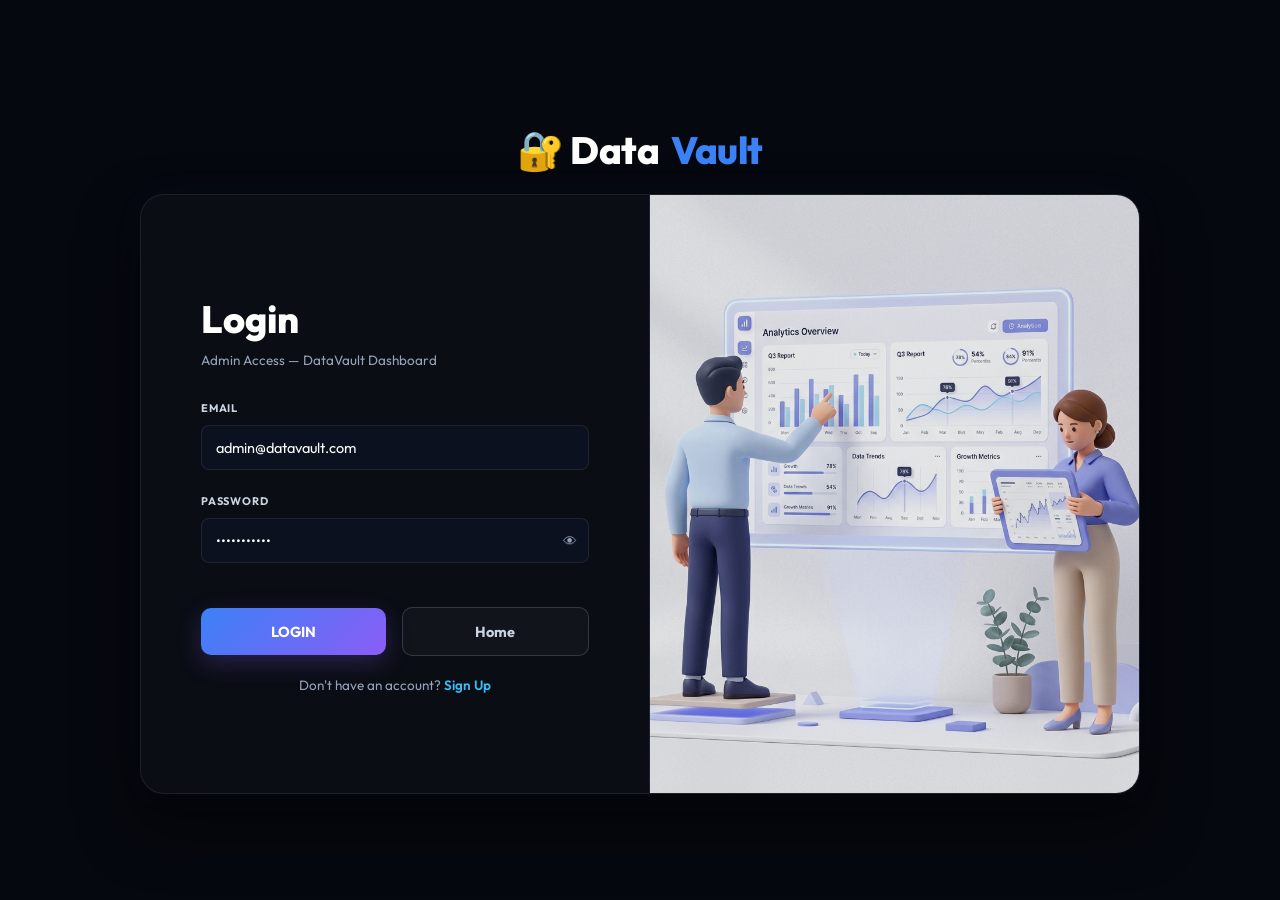
==== commit 611a8b37: "add premium dark themed register/signup page and link to login screen" ====
--- a/admin-login.html
+++ b/admin-login.html
@@ -52,6 +52,10 @@
           <button class="btn-soft-login" onclick="doLogin()">LOGIN</button>
           <button class="btn-soft-home" onclick="window.location.href='index.html'">Home</button>
         </div>
+
+        <div style="margin-top: 20px; font-size: 13.5px; text-align: center; color: var(--muted2);">
+          Don't have an account? <span style="color: var(--cyan); cursor: pointer; font-weight: 600;" onclick="window.location.href='user-signup.html'">Sign Up</span>
+        </div>
       </div>
 
       <!-- Visual Side -->
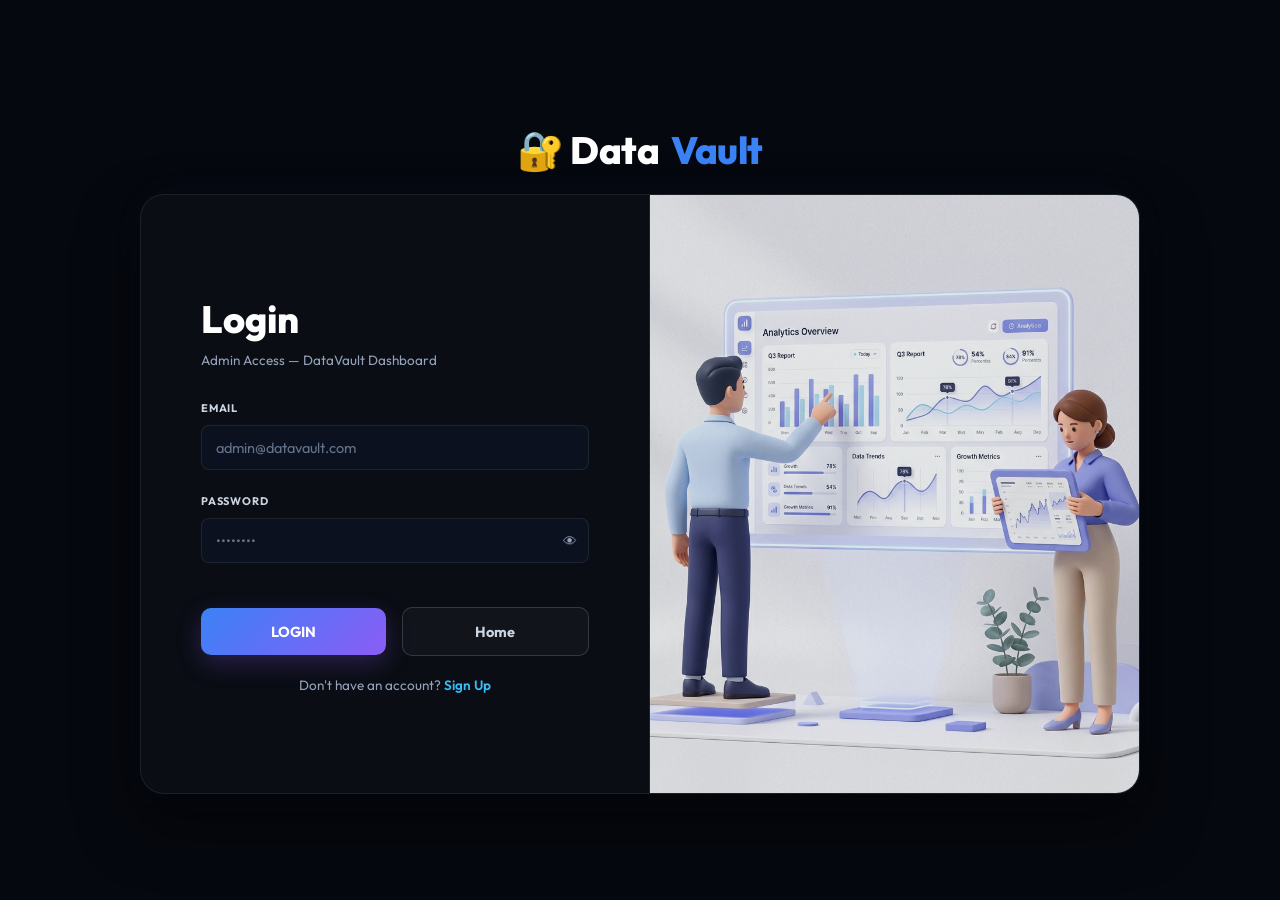
==== commit 27ec8384: "admin log in with password" ====
--- a/admin-login.html
+++ b/admin-login.html
@@ -37,12 +37,12 @@
 
         <div class="soft-field">
           <label>Email</label>
-          <input type="email" class="soft-input" placeholder="you@organization.com" id="login-email" value="admin@datavault.com">
+          <input type="email" class="soft-input" placeholder="admin@datavault.com" id="login-email">
         </div>
 
         <div class="soft-field">
           <label>Password</label>
-          <input type="password" class="soft-input" placeholder="Please enter your password" id="login-pass" value="password123">
+          <input type="password" class="soft-input" placeholder="••••••••" id="login-pass">
           <span style="position:absolute; right:0; top:35px; cursor:pointer; color:#94a3b8; font-size:14px;" onclick="togglePwd()">👁</span>
         </div>
 
@@ -74,6 +74,15 @@
      APP SHELL
 ════════════════════════════════ -->
     <script>
+    document.addEventListener('DOMContentLoaded', () => {
+      document.getElementById('login-email').addEventListener('keydown', e => {
+        if (e.key === 'Enter') doLogin();
+      });
+      document.getElementById('login-pass').addEventListener('keydown', e => {
+        if (e.key === 'Enter') doLogin();
+      });
+    });
+
     function doLogin() {
       const e = document.getElementById('login-email').value.trim();
       const p = document.getElementById('login-pass').value;
@@ -81,6 +90,11 @@
       if (!e || !p) {
         err.style.display = 'block';
         err.textContent = 'Please enter your email and password.';
+        return;
+      }
+      if (e !== 'admin@datavault.com' || p !== 'password123') {
+        err.style.display = 'block';
+        err.textContent = 'Invalid admin email or password. Hint: admin@datavault.com / password123';
         return;
       }
       localStorage.setItem('userRole', 'admin');
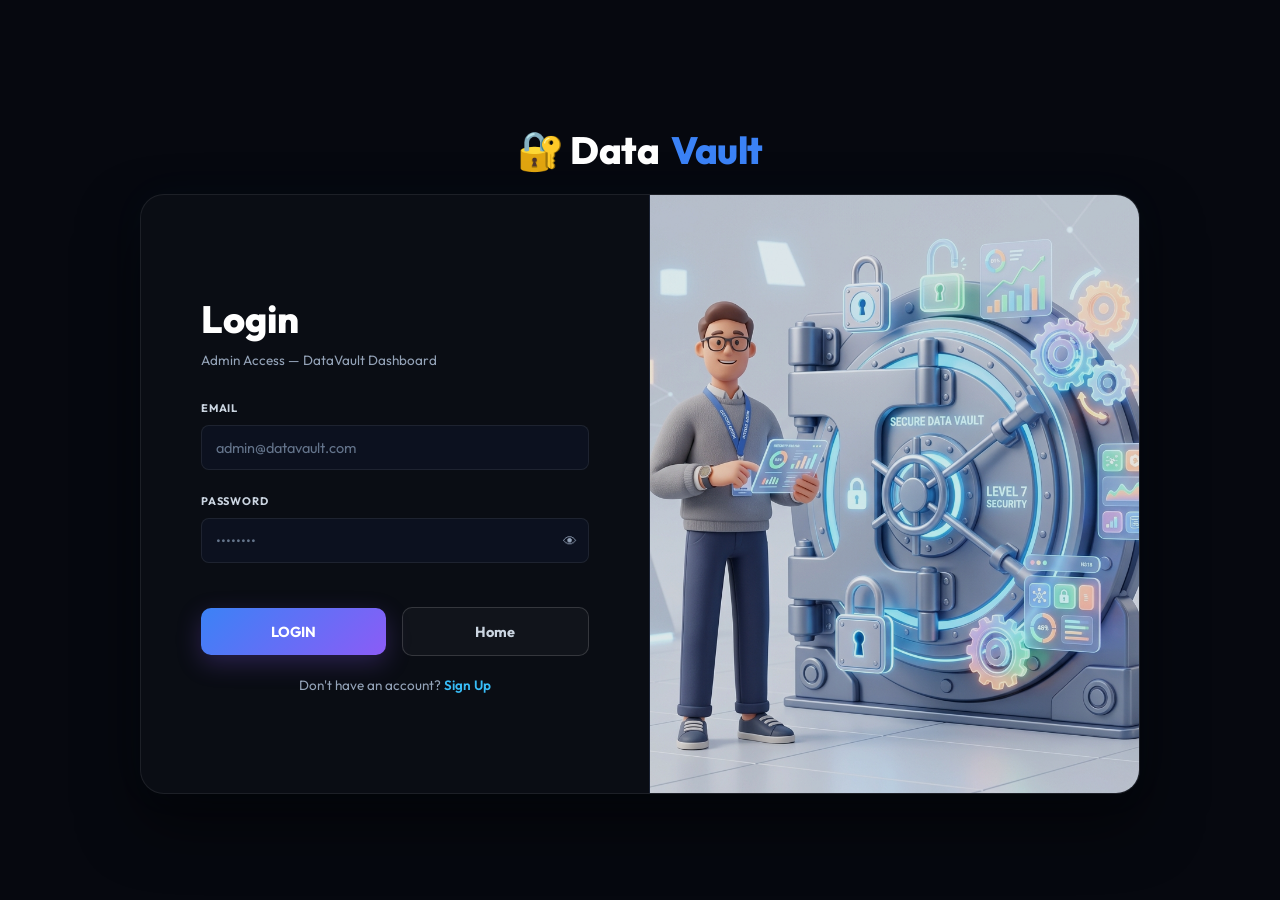
==== commit 2bf325a4: "replace admin login image with secure admin illustration" ====
--- a/admin-login.html
+++ b/admin-login.html
@@ -60,7 +60,7 @@
 
       <!-- Visual Side -->
       <div class="login-right-visual">
-        <img src="login_illustration_v2.png" class="login-illustration-img" alt="Data Analytics Illustration">
+        <img src="admin_illustration.png?v=2.0" class="login-illustration-img" alt="Admin Security Vault Illustration">
         
         <!-- Abstract elements to mimic the image -->
         <div class="abstract-blob" style="width:350px; height:350px; top:-120px; right:-120px; opacity:0.35; background:#c7d2fe;"></div>
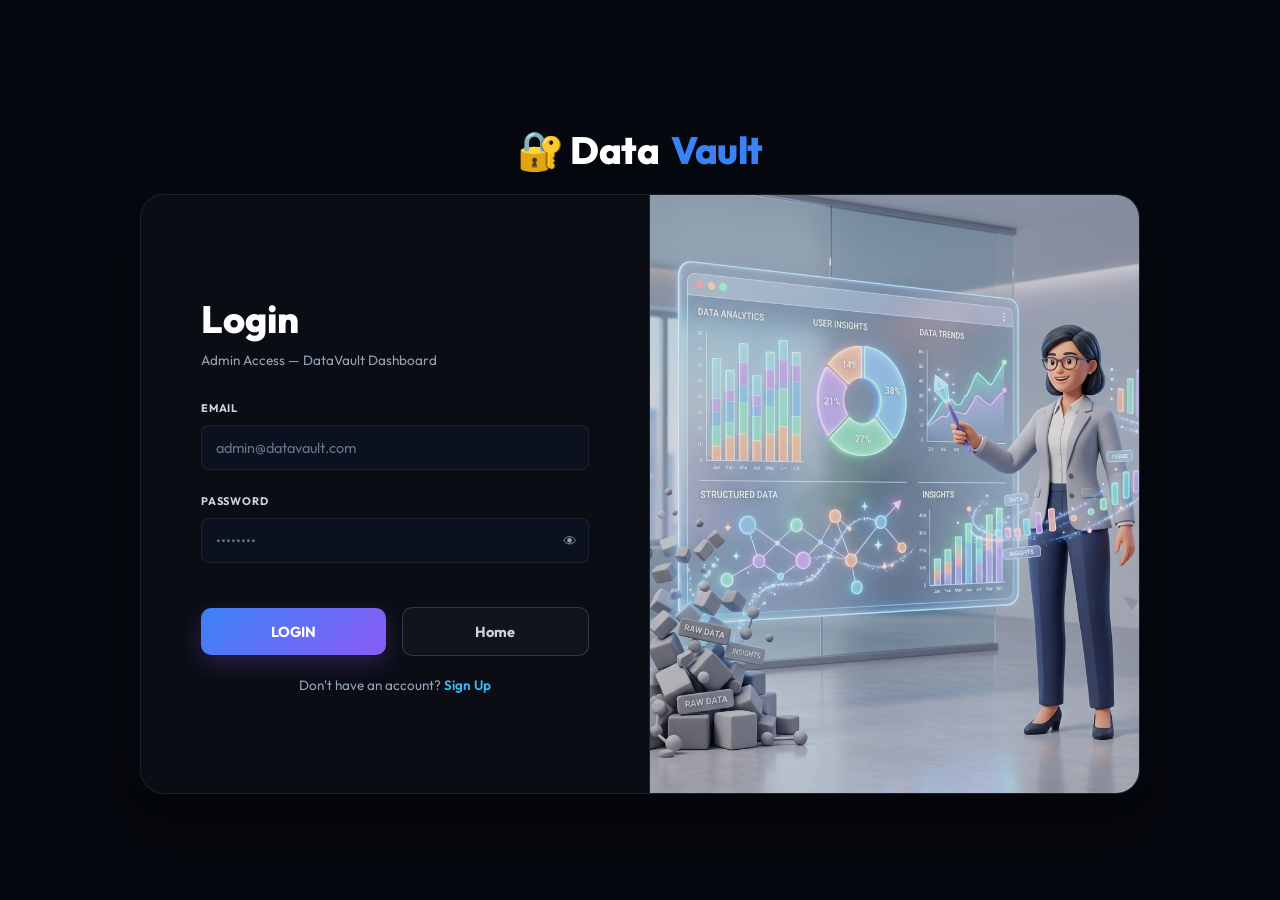
==== commit 36fd16cd: "replace login image with data analytics and cleaning illustration" ====
--- a/admin-login.html
+++ b/admin-login.html
@@ -60,7 +60,7 @@
 
       <!-- Visual Side -->
       <div class="login-right-visual">
-        <img src="admin_illustration.png?v=2.0" class="login-illustration-img" alt="Admin Security Vault Illustration">
+        <img src="admin_analytics_illustration.png?v=2.0" class="login-illustration-img" alt="Admin Data Analytics and Cleaning Illustration">
         
         <!-- Abstract elements to mimic the image -->
         <div class="abstract-blob" style="width:350px; height:350px; top:-120px; right:-120px; opacity:0.35; background:#c7d2fe;"></div>
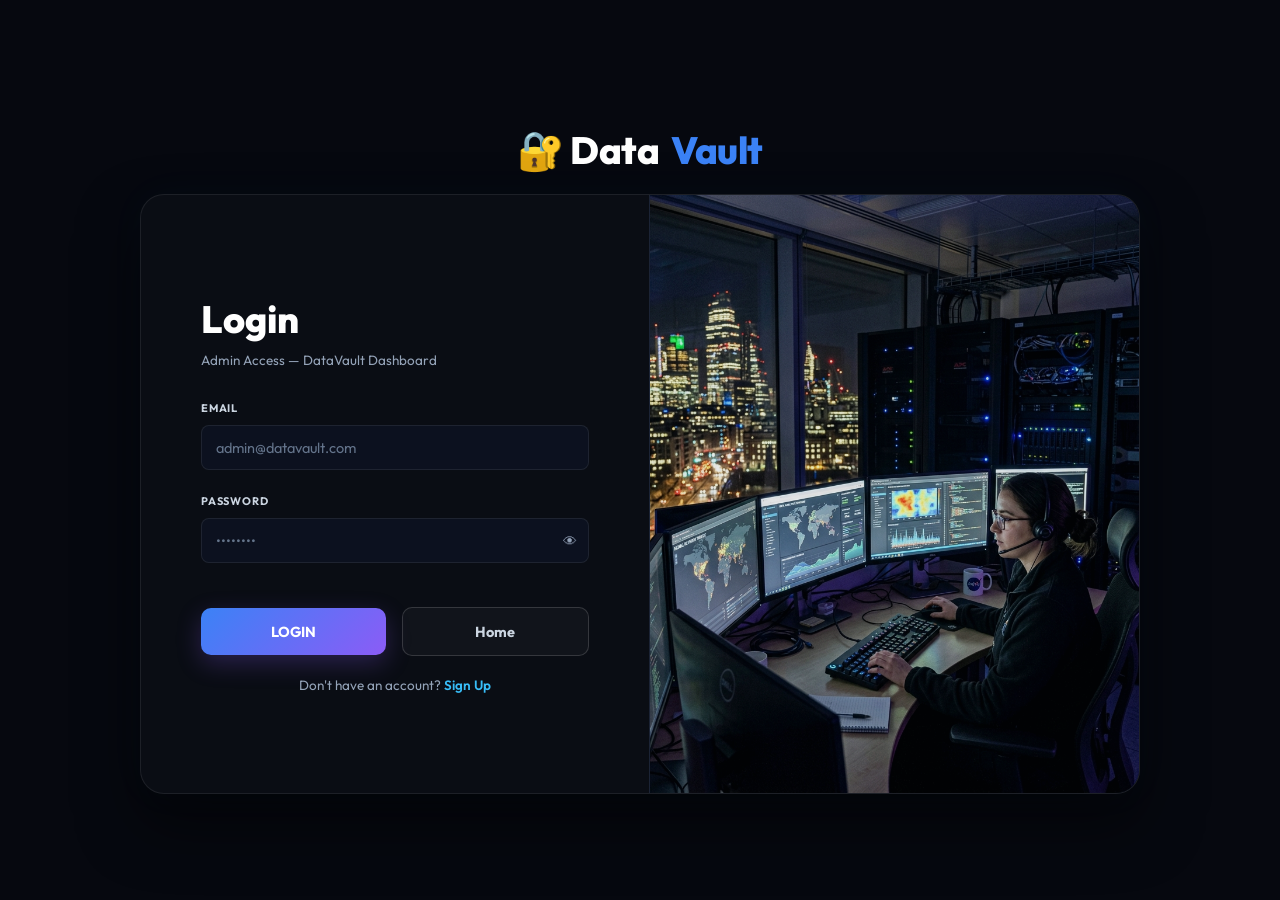
==== commit 58629011: "log in admin" ====
--- a/admin-login.html
+++ b/admin-login.html
@@ -60,7 +60,7 @@
 
       <!-- Visual Side -->
       <div class="login-right-visual">
-        <img src="admin_analytics_illustration.png?v=2.0" class="login-illustration-img" alt="Admin Data Analytics and Cleaning Illustration">
+        <img src="admin_login_image.png" class="login-illustration-img" alt="Admin Login Illustration">
         
         <!-- Abstract elements to mimic the image -->
         <div class="abstract-blob" style="width:350px; height:350px; top:-120px; right:-120px; opacity:0.35; background:#c7d2fe;"></div>
